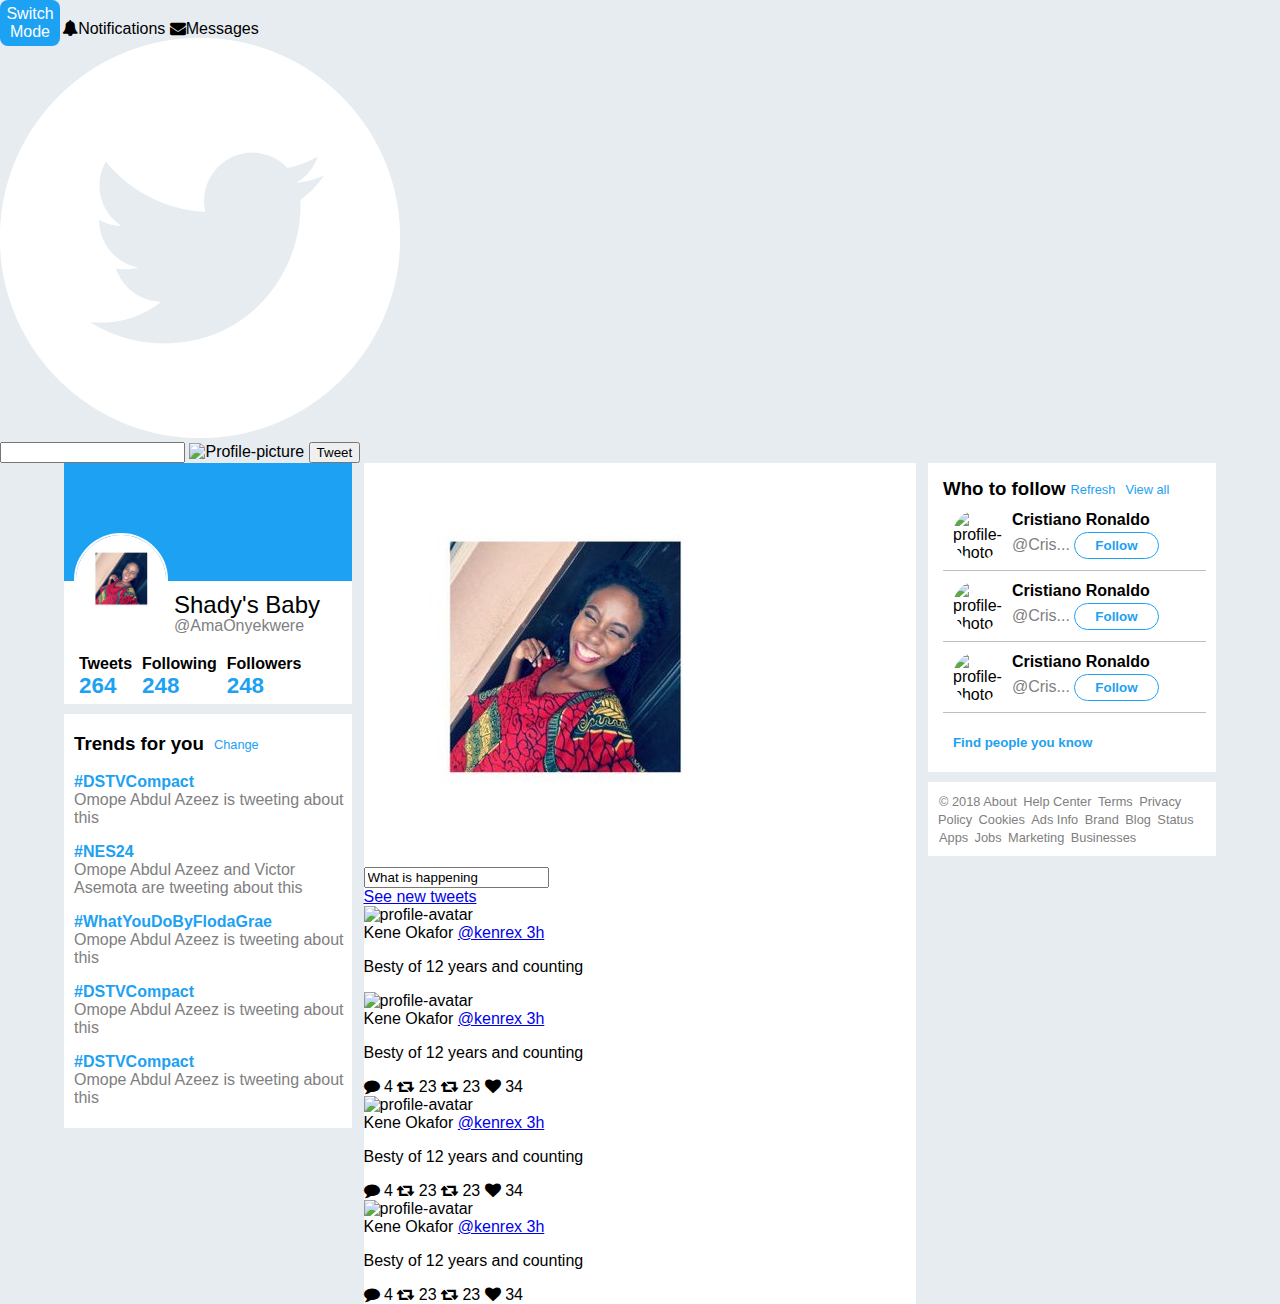
==== home.html @ f0577cd2 "Bug: Repostion the checkbox to avoid bugs" ====
<!DOCTYPE html>
<html>
    <head>
        <meta charset="utf-8">
        <meta http-equiv="X-UA-Compatible" content="IE=edge">
        <meta name="viewport" content="width=device-width, initial-scale=1.0">
        <link rel="stylesheet" href="https://cdnjs.cloudflare.com/ajax/libs/font-awesome/4.7.0/css/font-awesome.min.css">
        <link rel="stylesheet" href="https://use.fontawesome.com/releases/v5.4.1/css/all.css" integrity="sha384-5sAR7xN1Nv6T6+dT2mhtzEpVJvfS3NScPQTrOxhwjIuvcA67KV2R5Jz6kr4abQsz" crossorigin="anonymous">
        <link rel="stylesheet" type="text/css" href="styles/home.css">
        <title>Twitter</title>
    </head>

    <body>
        <label for="modeswitch">Switch Mode</label>
        <input type="checkbox" id="modeswitch" />
        <div>
            <nav>
                <div id="left-nav">
                    <a><i class="fa fa-home"></i>Home</a>
                    <a><i class="fa fa-bell"></i>Notifications</a>
                    <a><i class="fa fa-envelope"></i>Messages</a>
                </div>
                <img src="images/logo.png" alt="twitter-logo">
                <div id="right-nav">
                    <input type="text">
                    <img src="#" alt="Profile-picture">
                    <button>Tweet</button>
                </div>
            </nav>
            <main>
                <div id="profile-trend">
                    <div class="profile-info">
                        <img id="profile-photo" src="images/profile1.jpg" alt="profile-avatar">
                        <div class="profile-name">
                            <a href="#" id="display-name">Shady's Baby</a><br>
                            <a href="#" id="user-name">@AmaOnyekwere</a>
                            <div class="account-info">
                                <div class="tweet-info">
                                    <span class="tweet-info-heading"><a href="/">Tweets</a></span><br>
                                    <span class="tweet-info-stats"><a href="/">264</a></span>
                                </div>
                                <div  class="tweet-info">
                                    <span class="tweet-info-heading" ><a href="/">Following</a></span><br>
                                    <span class="tweet-info-stats"><a href="/">248</a></span>
                                </div>
                                <div class="tweet-info">
                                    <span class="tweet-info-heading"><a href="/">Followers</a></span><br>
                                    <span class="tweet-info-stats"><a href="/">248</a></span>
                                </div>
                            </div>
                        </div>
                        
                    </div>
                    <div class="trend-info">
                        <div class="trend-heading">
                            <h3>Trends for you</h3>
                            <span><a href="/">Change</a></span>
                        </div>
                        <div class="trends">
                            <h4>#DSTVCompact</h4>
                            <p>Omope Abdul Azeez is tweeting about this</p>
                        </div>
                        <div class="trends">
                            <h4>#NES24</h4>
                            <p>Omope Abdul Azeez and Victor Asemota are tweeting about this</p>
                        </div>
                        <div class="trends">
                            <h4>#WhatYouDoByFlodaGrae</h4>
                            <p>Omope Abdul Azeez is tweeting about this</p>
                        </div>
                        <div class="trends">
                            <h4>#DSTVCompact</h4>
                            <p>Omope Abdul Azeez is tweeting about this</p>
                        </div>
                        <div class="trends">
                            <h4>#DSTVCompact</h4>
                            <p>Omope Abdul Azeez is tweeting about this</p>
                        </div>
                    </div>
                </div>
                <div id="timeline">
                    <div id="timeline-heading">
                        <span><img src="images/profile1.jpg" alt="profile-photo"></span>
                        <input type="text" value="What is happening">
                    </div>
                    <div class="see-new"><a href="/">See new tweets</a></div>
                    <div class="tweet">
                        <img src="/" alt="profile-avatar">
                        <div>Kene Okafor <span><a href="/">@kenrex 3h</a></span></div>
                        <p>Besty of 12 years and counting</p>
                        <div class="quoted-tweet">
                                <div class="tweet">
                                    <img src="/" alt="profile-avatar">
                                    <div>Kene Okafor <span><a href="/">@kenrex 3h</a></span></div>
                                    <p>Besty of 12 years and counting</p>
                                </div>
                        </div>
                        <div class="comment-like">
                            <span><i class="fa fa-comment"></i> 4</span>
                            <span><i class="fa fa-retweet"></i> 23</span>
                            <span><i class="fa fa-retweet"></i> 23</span> 
                            <span><i class="fa fa-heart"></i> 34</span>                       
                        </div>
                    </div>
                    <div class="tweet">
                        <img src="/" alt="profile-avatar">
                        <div>Kene Okafor <span><a href="/">@kenrex 3h</a></span></div>
                        <p>Besty of 12 years and counting</p>
                        <div class="comment-like">
                            <span><i class="fa fa-comment"></i> 4</span>
                            <span><i class="fa fa-retweet"></i> 23</span>
                            <span><i class="fa fa-retweet"></i> 23</span> 
                            <span><i class="fa fa-heart"></i> 34</span>                       
                        </div>
                    </div>
                    <div class="tweet">
                        <img src="/" alt="profile-avatar">
                        <div>Kene Okafor <span><a href="/">@kenrex 3h</a></span></div>
                        <p>Besty of 12 years and counting</p>
                        <div class="comment-like">
                            <span><i class="fa fa-comment"></i> 4</span>
                            <span><i class="fa fa-retweet"></i> 23</span>
                            <span><i class="fa fa-retweet"></i> 23</span> 
                            <span><i class="fa fa-heart"></i> 34</span>                       
                        </div>
                    </div>
                </div>
                <div id="follower-footer">
                    <div id="follower-info">
                        <div class="follower-header">
                            <h3>Who to follow</h3> <span><a href="/">Refresh</a></span><a href="/">View all</a><span></span>
                        </div>
                        <div class="follower-card">
                            <img src="images/george.jpg" alt="profile-photo">
                            <div class="user_handle"><p>Cristiano Ronaldo</p> <span><a href="/">@Cris...</a></span>
                            <button>Follow</button>
                            </div>
                            
                        </div>
                        <div class="follower-card">
                            <img src="images/george.jpg" alt="profile-photo">
                            <div class="user_handle"><p>Cristiano Ronaldo</p> <span><a href="/">@Cris...</a></span>
                            <button>Follow</button>
                            </div>
                        </div>
                        <div class="follower-card">
                            <img src="images/george.jpg" alt="profile-photo">
                            <div class="user_handle"><p>Cristiano Ronaldo</p> <span><a href="/">@Cris...</a></span>
                            <button>Follow</button>
                            </div>
                        </div>
                        <div class="people-you-know">
                            <i class="fas fa-user-friends"></i>
                            <h5>Find people you know</h5>
                        </div>
                    </div>
                    <div id="twitter-footer">
                        <div><a href="/"> &copy; 2018  About</a>
                            <a href="/">Help Center</a>
                            <a href="/">Terms</a>
                            <a href="/">Privacy Policy</a>
                            <a href="/">Cookies</a>
                            <a href="/">Ads Info</a>
                            <a href="/">Brand</a>
                            <a href="/">Blog</a>
                            <a href="/">Status</a>
                            <a href="/">Apps</a>
                            <a href="/">Jobs</a>
                            <a href="/">Marketing</a>
                            <a href="/">Businesses</a></div>
                    </div>
                </div>
            </main>
        </div>
    </body>
</html>
---- styles/home.css ----
:root {
	--blue-color: #1da1f2;
    --grey-color:#e6ecf0;
}

body{
    background-color: #e6ecf0;
    font-family: "Segoe UI", Arial, sans-serif;
    padding: 0px;
    margin: 0px;
}

main{
    width: 90%;
    margin: auto;
    display: flex;
    background-color:#e6ecf0; 
}

#profile-trend{
    width: 25%;
    background-color: var(--grey-color);
    overflow: hidden;
}

.profile-info{
    background-color: #1da1f2;
    padding-top: 70px;
    padding-left: 10px;
    margin-bottom: 10px;
}

#profile-photo{
    border: 2px solid white;
    border-radius: 50px;
    width: 90px;
}

.profile-name{
    background-color: white;
    margin-left: -10px;
    margin-top: -50px;
    padding-top: 50px
}

#display-name{
    display: block;
    color: black;
    font-size: 1.5em;
    margin-left: 110px;
    margin-top: -40px;
    text-decoration: none;
}

#user-name{
    display: block;
    color: grey;
    margin-left: 110px;
    margin-top: -20px;
    text-decoration: none;
}

.account-info{
    display: flex;
    padding-left: 10px;
}

.tweet-info{
    margin: 5px;
    margin-top: 20px;
}

.tweet-info-heading a{
    color: black;
    text-decoration: none;
    font-weight: bold;
}

.tweet-info-stats a{
    font-size: 1.4em;
    text-decoration: none;
    color: var(--blue-color);
    font-weight: bolder;
}

.trend-info{
    background-color: white;
    padding-left: 10px;
    padding-bottom: 5px;
}

.trend-heading{
    display: flex;
    align-items: center;
}

.trend-heading h3{
    margin-right: 10px;
    margin-top: 10;
}

.trend-heading a{
    text-decoration: none;
    color: var(--blue-color);
    font-size: 0.8em;
}

.trends h4{
    color: var(--blue-color);
    margin-bottom: 0;
    margin-top: 0;
}

.trends p{
    margin-top: 0;
    color: grey;
    
}

#timeline{
    width: 48%;
    margin-left: 1%;
    margin-right: 1%;
    background-color: white;
}

#follower-footer{
    width: 25%;
    background-color: var(--grey-color);
}

#follower-info{
    background-color: white;
    padding-top: 15px;
    padding-left: 15px;
    padding-right: 10px;
}

.follower-header{
    display: flex;
    align-items: center;
}

.follower-header h3{
    margin-top: 0;
    margin-bottom: 0;
}

.follower-header a{
    text-decoration: none;
    margin: 0 5px;
    font-size: 0.8em;
    color: var(--blue-color)
}

.follower-card{
    display: flex;
    align-items: center;
    border-bottom: 0.5px solid rgba(125,125,125,0.5);
}

.follower-card img{
    width: 50px;
    height: 50px;
    border-radius: 50px;
    margin: 10px;
}

.user_handle{
    
}

.user_handle p{
    display: inline;
    font-weight: bolder;
}

.user_handle a{
    text-decoration: none;
    color: gray;
}

.user_handle button{
    border: 1px solid var(--blue-color);
    background-color: white;
    padding: 5px 20px;
    border-radius: 20px;
    color: var(--blue-color);
    font-weight: bolder;
    margin-top: 3px;
}

.user_handle button:focus{
    outline: none;
}

.user_handle button:hover{
    background-color: rgba(29,161,242, 0.1);
}

.people-you-know{
    display: flex;
    align-items: center;
}

.people-you-know i{
    color: var(--blue-color);
    margin-right: 10px;
}

.people-you-know{
    color: var(--blue-color);
    font-weight: lighter;
}

#twitter-footer{
    background-color: white;
    margin-top: 10px;
    padding: 10px;
}

#twitter-footer a{
    text-decoration: none;
    color: gray;
    font-size: 0.8em;
    padding: 0 1px;
}


/* input#modeswitch {
    position: absolute;
    top: -9999px;
    left: -9999px;
 } */

label {
    display: block;
    width: 50px;
    border-radius: 8px;
    color: #fff;
    text-align: center;
    position: fixed;
    background-color: #1da1f2;
    padding: 5px;
}

/* Dark Theme */
  
input#modeswitch:checked + div > main  {
    background: #10171e;
}

input#modeswitch:checked + div  {
    background: #10171e;
}

input#modeswitch:checked + div  #profile-trend {
    background: #10171e;
}

input#modeswitch:checked + div .profile-name {
    background: #1c2938;
}

input#modeswitch:checked + div .tweet-info-heading > a {
    color: gray ;
}

input#modeswitch:checked + div #display-name{
    color: #fff;
}

input#modeswitch:checked + div .trend-info {
    background: #1c2938;
    color: #fff;
}


input#modeswitch:checked + div #timeline {
    background: #1c2938;
}

input#modeswitch:checked + div #follower-footer {
    background: #10171e;
}

input#modeswitch:checked + div #follower-info {
    background: #1c2938;
}

input#modeswitch:checked + div .follower-header {
    color: #fff;
}

input#modeswitch:checked + div .follower-card {
    color: #fff;
}

input#modeswitch:checked + div  .user_handle > button {
    background: #1c2938;
}

input#modeswitch:checked + div > main  #twitter-footer {
    background: #1c2938;
    border: 0.5px solid rgba(125,125,125,0.5);
}
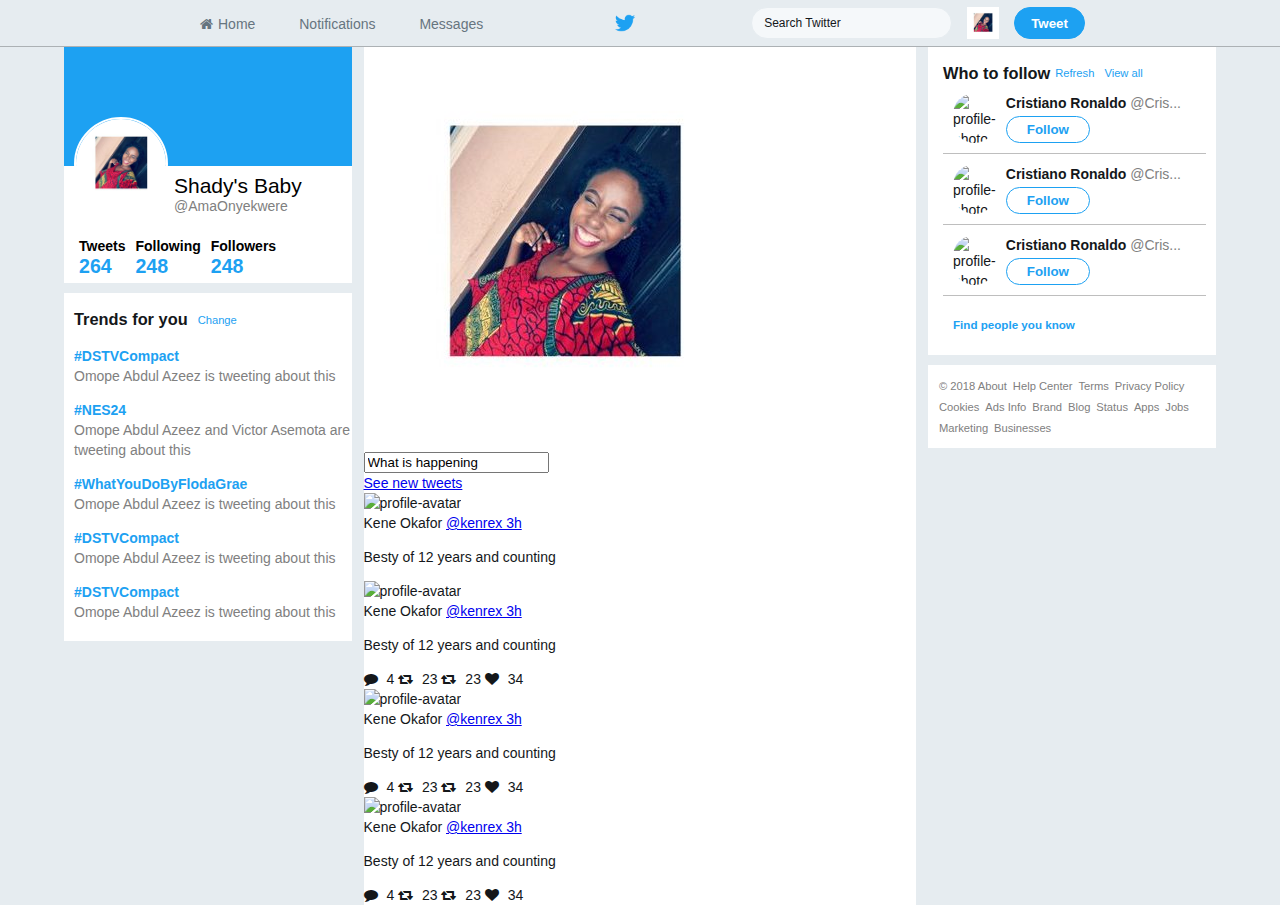
==== commit 986dc5d3: "Merged with home-nav" ====
--- a/home.html
+++ b/home.html
@@ -11,166 +11,166 @@
     </head>
 
     <body>
-        <label for="modeswitch">Switch Mode</label>
-        <input type="checkbox" id="modeswitch" />
-        <div>
-            <nav>
+        <nav>
+            <div class="inner-nav">
                 <div id="left-nav">
-                    <a><i class="fa fa-home"></i>Home</a>
-                    <a><i class="fa fa-bell"></i>Notifications</a>
-                    <a><i class="fa fa-envelope"></i>Messages</a>
+                    <ul id="nav-list">
+                        <li class="nav-item"><a href="#" class="nav-links"><i class="fa fa-home"></i>Home</a></li>
+                        <li class="nav-item"><a href="#" class="nav-links"><i class="far fa-bell"></i>Notifications</a></li>
+                        <li class="nav-item"><a href="#" class="nav-links"><i class="far fa-envelope"></i>Messages</a></li>
+                    </ul>
                 </div>
-                <img src="images/logo.png" alt="twitter-logo">
+                <img src="images/icon.png" alt="twitter-logo" id="twitter-logo">
                 <div id="right-nav">
-                    <input type="text">
-                    <img src="#" alt="Profile-picture">
-                    <button>Tweet</button>
+                    <input type="text" id="search-input" value="Search Twitter">
+                    <img src="images/profile1.jpg" alt="Profile-picture" id="top-profile">
+                    <button class="tweet-btn">Tweet</button>
                 </div>
-            </nav>
-            <main>
-                <div id="profile-trend">
-                    <div class="profile-info">
-                        <img id="profile-photo" src="images/profile1.jpg" alt="profile-avatar">
-                        <div class="profile-name">
-                            <a href="#" id="display-name">Shady's Baby</a><br>
-                            <a href="#" id="user-name">@AmaOnyekwere</a>
-                            <div class="account-info">
-                                <div class="tweet-info">
-                                    <span class="tweet-info-heading"><a href="/">Tweets</a></span><br>
-                                    <span class="tweet-info-stats"><a href="/">264</a></span>
-                                </div>
-                                <div  class="tweet-info">
-                                    <span class="tweet-info-heading" ><a href="/">Following</a></span><br>
-                                    <span class="tweet-info-stats"><a href="/">248</a></span>
-                                </div>
-                                <div class="tweet-info">
-                                    <span class="tweet-info-heading"><a href="/">Followers</a></span><br>
-                                    <span class="tweet-info-stats"><a href="/">248</a></span>
-                                </div>
+            </div>
+        </nav>
+        <main>
+            <div id="profile-trend">
+                <div class="profile-info">
+                    <img id="profile-photo" src="images/profile1.jpg" alt="profile-avatar">
+                    <div class="profile-name">
+                        <a href="#" id="display-name">Shady's Baby</a><br>
+                        <a href="#" id="user-name">@AmaOnyekwere</a>
+                        <div class="account-info">
+                            <div class="tweet-info">
+                                <span class="tweet-info-heading"><a href="/">Tweets</a></span><br>
+                                <span class="tweet-info-stats"><a href="/">264</a></span>
                             </div>
+                            <div  class="tweet-info">
+                                <span class="tweet-info-heading" ><a href="/">Following</a></span><br>
+                                <span class="tweet-info-stats"><a href="/">248</a></span>
+                            </div>
+                            <div class="tweet-info">
+                                <span class="tweet-info-heading"><a href="/">Followers</a></span><br>
+                                <span class="tweet-info-stats"><a href="/">248</a></span>
+                            </div>
+                        </div>
+                    </div>
+                    
+                </div>
+                <div class="trend-info">
+                    <div class="trend-heading">
+                        <h3>Trends for you</h3>
+                        <span><a href="/">Change</a></span>
+                    </div>
+                    <div class="trends">
+                        <h4>#DSTVCompact</h4>
+                        <p>Omope Abdul Azeez is tweeting about this</p>
+                    </div>
+                    <div class="trends">
+                        <h4>#NES24</h4>
+                        <p>Omope Abdul Azeez and Victor Asemota are tweeting about this</p>
+                    </div>
+                    <div class="trends">
+                        <h4>#WhatYouDoByFlodaGrae</h4>
+                        <p>Omope Abdul Azeez is tweeting about this</p>
+                    </div>
+                    <div class="trends">
+                        <h4>#DSTVCompact</h4>
+                        <p>Omope Abdul Azeez is tweeting about this</p>
+                    </div>
+                    <div class="trends">
+                        <h4>#DSTVCompact</h4>
+                        <p>Omope Abdul Azeez is tweeting about this</p>
+                    </div>
+                </div>
+            </div>
+            <div id="timeline">
+                <div id="timeline-heading">
+                    <span><img src="images/profile1.jpg" alt="profile-photo"></span>
+                    <input type="text" value="What is happening">
+                </div>
+                <div class="see-new"><a href="/">See new tweets</a></div>
+                <div class="tweet">
+                    <img src="/" alt="profile-avatar">
+                    <div>Kene Okafor <span><a href="/">@kenrex 3h</a></span></div>
+                    <p>Besty of 12 years and counting</p>
+                    <div class="quoted-tweet">
+                            <div class="tweet">
+                                <img src="/" alt="profile-avatar">
+                                <div>Kene Okafor <span><a href="/">@kenrex 3h</a></span></div>
+                                <p>Besty of 12 years and counting</p>
+                            </div>
+                    </div>
+                    <div class="comment-like">
+                        <span><i class="fa fa-comment"></i> 4</span>
+                        <span><i class="fa fa-retweet"></i> 23</span>
+                        <span><i class="fa fa-retweet"></i> 23</span> 
+                        <span><i class="fa fa-heart"></i> 34</span>                       
+                    </div>
+                </div>
+                <div class="tweet">
+                    <img src="/" alt="profile-avatar">
+                    <div>Kene Okafor <span><a href="/">@kenrex 3h</a></span></div>
+                    <p>Besty of 12 years and counting</p>
+                    <div class="comment-like">
+                        <span><i class="fa fa-comment"></i> 4</span>
+                        <span><i class="fa fa-retweet"></i> 23</span>
+                        <span><i class="fa fa-retweet"></i> 23</span> 
+                        <span><i class="fa fa-heart"></i> 34</span>                       
+                    </div>
+                </div>
+                <div class="tweet">
+                    <img src="/" alt="profile-avatar">
+                    <div>Kene Okafor <span><a href="/">@kenrex 3h</a></span></div>
+                    <p>Besty of 12 years and counting</p>
+                    <div class="comment-like">
+                        <span><i class="fa fa-comment"></i> 4</span>
+                        <span><i class="fa fa-retweet"></i> 23</span>
+                        <span><i class="fa fa-retweet"></i> 23</span> 
+                        <span><i class="fa fa-heart"></i> 34</span>                       
+                    </div>
+                </div>
+            </div>
+            <div id="follower-footer">
+                <div id="follower-info">
+                    <div class="follower-header">
+                        <h3>Who to follow</h3> <span><a href="/">Refresh</a></span><a href="/">View all</a><span></span>
+                    </div>
+                    <div class="follower-card">
+                        <img src="images/george.jpg" alt="profile-photo">
+                        <div class="user_handle"><p>Cristiano Ronaldo</p> <span><a href="/">@Cris...</a></span>
+                        <button>Follow</button>
                         </div>
                         
                     </div>
-                    <div class="trend-info">
-                        <div class="trend-heading">
-                            <h3>Trends for you</h3>
-                            <span><a href="/">Change</a></span>
-                        </div>
-                        <div class="trends">
-                            <h4>#DSTVCompact</h4>
-                            <p>Omope Abdul Azeez is tweeting about this</p>
-                        </div>
-                        <div class="trends">
-                            <h4>#NES24</h4>
-                            <p>Omope Abdul Azeez and Victor Asemota are tweeting about this</p>
-                        </div>
-                        <div class="trends">
-                            <h4>#WhatYouDoByFlodaGrae</h4>
-                            <p>Omope Abdul Azeez is tweeting about this</p>
-                        </div>
-                        <div class="trends">
-                            <h4>#DSTVCompact</h4>
-                            <p>Omope Abdul Azeez is tweeting about this</p>
-                        </div>
-                        <div class="trends">
-                            <h4>#DSTVCompact</h4>
-                            <p>Omope Abdul Azeez is tweeting about this</p>
+                    <div class="follower-card">
+                        <img src="images/george.jpg" alt="profile-photo">
+                        <div class="user_handle"><p>Cristiano Ronaldo</p> <span><a href="/">@Cris...</a></span>
+                        <button>Follow</button>
                         </div>
                     </div>
-                </div>
-                <div id="timeline">
-                    <div id="timeline-heading">
-                        <span><img src="images/profile1.jpg" alt="profile-photo"></span>
-                        <input type="text" value="What is happening">
-                    </div>
-                    <div class="see-new"><a href="/">See new tweets</a></div>
-                    <div class="tweet">
-                        <img src="/" alt="profile-avatar">
-                        <div>Kene Okafor <span><a href="/">@kenrex 3h</a></span></div>
-                        <p>Besty of 12 years and counting</p>
-                        <div class="quoted-tweet">
-                                <div class="tweet">
-                                    <img src="/" alt="profile-avatar">
-                                    <div>Kene Okafor <span><a href="/">@kenrex 3h</a></span></div>
-                                    <p>Besty of 12 years and counting</p>
-                                </div>
-                        </div>
-                        <div class="comment-like">
-                            <span><i class="fa fa-comment"></i> 4</span>
-                            <span><i class="fa fa-retweet"></i> 23</span>
-                            <span><i class="fa fa-retweet"></i> 23</span> 
-                            <span><i class="fa fa-heart"></i> 34</span>                       
+                    <div class="follower-card">
+                        <img src="images/george.jpg" alt="profile-photo">
+                        <div class="user_handle"><p>Cristiano Ronaldo</p> <span><a href="/">@Cris...</a></span>
+                        <button>Follow</button>
                         </div>
                     </div>
-                    <div class="tweet">
-                        <img src="/" alt="profile-avatar">
-                        <div>Kene Okafor <span><a href="/">@kenrex 3h</a></span></div>
-                        <p>Besty of 12 years and counting</p>
-                        <div class="comment-like">
-                            <span><i class="fa fa-comment"></i> 4</span>
-                            <span><i class="fa fa-retweet"></i> 23</span>
-                            <span><i class="fa fa-retweet"></i> 23</span> 
-                            <span><i class="fa fa-heart"></i> 34</span>                       
-                        </div>
-                    </div>
-                    <div class="tweet">
-                        <img src="/" alt="profile-avatar">
-                        <div>Kene Okafor <span><a href="/">@kenrex 3h</a></span></div>
-                        <p>Besty of 12 years and counting</p>
-                        <div class="comment-like">
-                            <span><i class="fa fa-comment"></i> 4</span>
-                            <span><i class="fa fa-retweet"></i> 23</span>
-                            <span><i class="fa fa-retweet"></i> 23</span> 
-                            <span><i class="fa fa-heart"></i> 34</span>                       
-                        </div>
+                    <div class="people-you-know">
+                        <i class="fas fa-user-friends"></i>
+                        <h5>Find people you know</h5>
                     </div>
                 </div>
-                <div id="follower-footer">
-                    <div id="follower-info">
-                        <div class="follower-header">
-                            <h3>Who to follow</h3> <span><a href="/">Refresh</a></span><a href="/">View all</a><span></span>
-                        </div>
-                        <div class="follower-card">
-                            <img src="images/george.jpg" alt="profile-photo">
-                            <div class="user_handle"><p>Cristiano Ronaldo</p> <span><a href="/">@Cris...</a></span>
-                            <button>Follow</button>
-                            </div>
-                            
-                        </div>
-                        <div class="follower-card">
-                            <img src="images/george.jpg" alt="profile-photo">
-                            <div class="user_handle"><p>Cristiano Ronaldo</p> <span><a href="/">@Cris...</a></span>
-                            <button>Follow</button>
-                            </div>
-                        </div>
-                        <div class="follower-card">
-                            <img src="images/george.jpg" alt="profile-photo">
-                            <div class="user_handle"><p>Cristiano Ronaldo</p> <span><a href="/">@Cris...</a></span>
-                            <button>Follow</button>
-                            </div>
-                        </div>
-                        <div class="people-you-know">
-                            <i class="fas fa-user-friends"></i>
-                            <h5>Find people you know</h5>
-                        </div>
-                    </div>
-                    <div id="twitter-footer">
-                        <div><a href="/"> &copy; 2018  About</a>
-                            <a href="/">Help Center</a>
-                            <a href="/">Terms</a>
-                            <a href="/">Privacy Policy</a>
-                            <a href="/">Cookies</a>
-                            <a href="/">Ads Info</a>
-                            <a href="/">Brand</a>
-                            <a href="/">Blog</a>
-                            <a href="/">Status</a>
-                            <a href="/">Apps</a>
-                            <a href="/">Jobs</a>
-                            <a href="/">Marketing</a>
-                            <a href="/">Businesses</a></div>
-                    </div>
+                <div id="twitter-footer">
+                    <div><a href="/"> &copy; 2018  About</a>
+                        <a href="/">Help Center</a>
+                        <a href="/">Terms</a>
+                        <a href="/">Privacy Policy</a>
+                        <a href="/">Cookies</a>
+                        <a href="/">Ads Info</a>
+                        <a href="/">Brand</a>
+                        <a href="/">Blog</a>
+                        <a href="/">Status</a>
+                        <a href="/">Apps</a>
+                        <a href="/">Jobs</a>
+                        <a href="/">Marketing</a>
+                        <a href="/">Businesses</a></div>
                 </div>
-            </main>
-        </div>
+            </div>
+        </main>
     </body>
 </html>--- a/styles/home.css
+++ b/styles/home.css
@@ -3,12 +3,10 @@
     --grey-color:#e6ecf0;
 }
 
-body{
-    background-color: #e6ecf0;
+/* body{
+    
     font-family: "Segoe UI", Arial, sans-serif;
-    padding: 0px;
-    margin: 0px;
-}
+} */
 
 main{
     width: 90%;
@@ -166,10 +164,6 @@
     margin: 10px;
 }
 
-.user_handle{
-    
-}
-
 .user_handle p{
     display: inline;
     font-weight: bolder;
@@ -226,91 +220,106 @@
     padding: 0 1px;
 }
 
-
-/* input#modeswitch {
-    position: absolute;
-    top: -9999px;
-    left: -9999px;
- } */
-
-label {
+body {
+    font-family: "Helvetica Neue",Helvetica,Arial,sans-serif;
+    position: relative;
+    margin: 0px;
+    color: #14171a;
+    background-color: #e6ecf0;
+    font-size: 14px;
+    line-height: 20px;
+}
+
+nav {
+    display: flex;
+    border-bottom: 1px solid rgba(0,0,0,0.25);
+    height: 46px;
+    position: relative;
+    width: 100%;
+    align-items: center;
+    font-size: inherit;
+    line-height: 20px;
+}
+
+a.nav-links {
+    text-decoration: none;
+    color: #66757f;
+    margin: auto 15px auto 5px;
+}
+
+ul#nav-list {
+    list-style-type: none;
+    margin: 0;
+    padding: 0;
+}
+
+li.nav-item {
+    display: inline-block;
+}
+
+.inner-nav {
+    display: flex;
+    flex-direction: row;
+    width: 890px;
+    margin: 0px auto;
+    align-items: cnter;
+    justify-content: space-between;
+}
+
+#twitter-logo {
+    display: inline-block;
+    height: 32px;
+    width: 32px;
+
+}
+
+#top-profile {
+    width: 32px;
+    height: 32px;
+    border: 50%;
+    margin: auto 15px;
+}
+
+.tweet-btn {
+    background-color: #1da1f2;
+    border: 1px solid #1da1f2;
+    border-radius: 100px;
+    box-shadow: none;
+    color: #fff;
+    cursor: pointer;
+    font-weight: bold;
+    padding: 6px 16px;
+    text-align: center;
+    white-space: nowrap;
+}
+
+#right-nav {
+    display: flex;
+    flex-direction: row;
+} 
+
+#search-input {
+    background-color: #f5f8fa;
+    border-radius: 21px;
+    border: 1px solid #e6ecf0;
+    -moz-box-sizing: border-box;
+    box-sizing: border-box;
+    color: #14171a;
     display: block;
-    width: 50px;
-    border-radius: 8px;
-    color: #fff;
-    text-align: center;
-    position: fixed;
-    background-color: #1da1f2;
-    padding: 5px;
-}
-
-/* Dark Theme */
-  
-input#modeswitch:checked + div > main  {
-    background: #10171e;
-}
-
-input#modeswitch:checked + div  {
-    background: #10171e;
-}
-
-input#modeswitch:checked + div  #profile-trend {
-    background: #10171e;
-}
-
-input#modeswitch:checked + div .profile-name {
-    background: #1c2938;
-}
-
-input#modeswitch:checked + div .tweet-info-heading > a {
-    color: gray ;
-}
-
-input#modeswitch:checked + div #display-name{
-    color: #fff;
-}
-
-input#modeswitch:checked + div .trend-info {
-    background: #1c2938;
-    color: #fff;
-}
-
-
-input#modeswitch:checked + div #timeline {
-    background: #1c2938;
-}
-
-input#modeswitch:checked + div #follower-footer {
-    background: #10171e;
-}
-
-input#modeswitch:checked + div #follower-info {
-    background: #1c2938;
-}
-
-input#modeswitch:checked + div .follower-header {
-    color: #fff;
-}
-
-input#modeswitch:checked + div .follower-card {
-    color: #fff;
-}
-
-input#modeswitch:checked + div  .user_handle > button {
-    background: #1c2938;
-}
-
-input#modeswitch:checked + div > main  #twitter-footer {
-    background: #1c2938;
-    border: 0.5px solid rgba(125,125,125,0.5);
-}
-
-
-
-
-
-
-
-
-
-
+    font-size: 12px;
+    height: 32px;
+    line-height: 16px;
+    padding: 8px 32px 8px 12px;
+    transition: all .2s ease-in-out;
+    width: 100%;
+}
+
+#left-nav {
+    display: flex;
+    align-items: center
+}
+
+i {
+    font-size: 20px;
+    margin-right: 5px;
+}
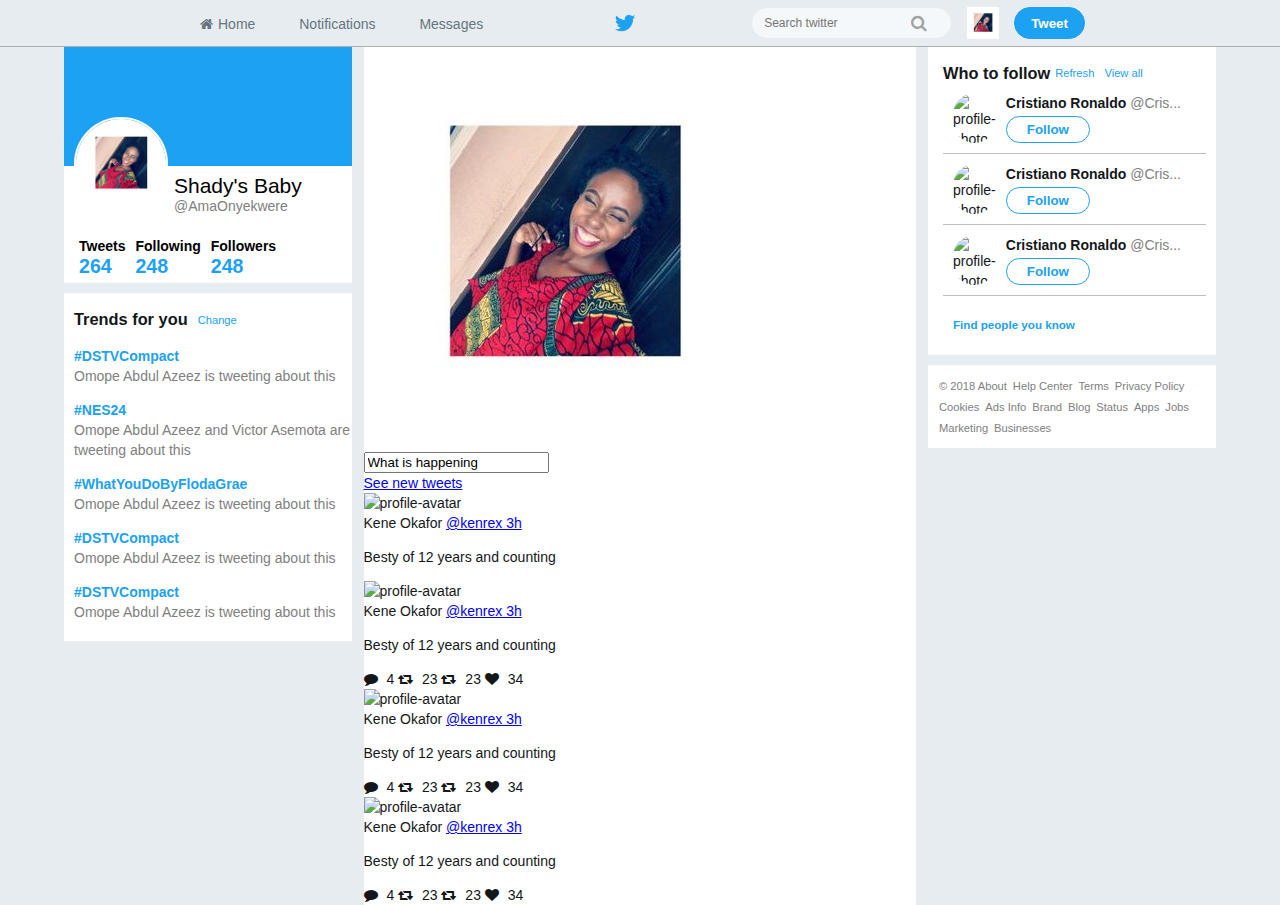
==== commit a2e2c791: "Merged with home-nav-search" ====
--- a/home.html
+++ b/home.html
@@ -22,7 +22,11 @@
                 </div>
                 <img src="images/icon.png" alt="twitter-logo" id="twitter-logo">
                 <div id="right-nav">
-                    <input type="text" id="search-input" value="Search Twitter">
+<!--                    <input type="text" id="search-input" value="Search Twitter">-->
+                    <div class="search-box-wrapper">
+                        <input type="text" id="search-input" placeholder="Search twitter">
+                        <i class="fa fa-search"></i>
+                    </div>
                     <img src="images/profile1.jpg" alt="Profile-picture" id="top-profile">
                     <button class="tweet-btn">Tweet</button>
                 </div>
--- a/styles/home.css
+++ b/styles/home.css
@@ -297,6 +297,10 @@
     display: flex;
     flex-direction: row;
 } 
+
+.search-box-wrapper{
+    position: relative;
+}
 
 #search-input {
     background-color: #f5f8fa;
@@ -312,6 +316,17 @@
     padding: 8px 32px 8px 12px;
     transition: all .2s ease-in-out;
     width: 100%;
+    
+}
+
+.search-box-wrapper i{
+    position: absolute;
+    left: 160px;
+    top:8px;
+    color: #262626;
+    opacity: 0.4;
+    font-size: 1.2em;
+    cursor: pointer;
 }
 
 #left-nav {
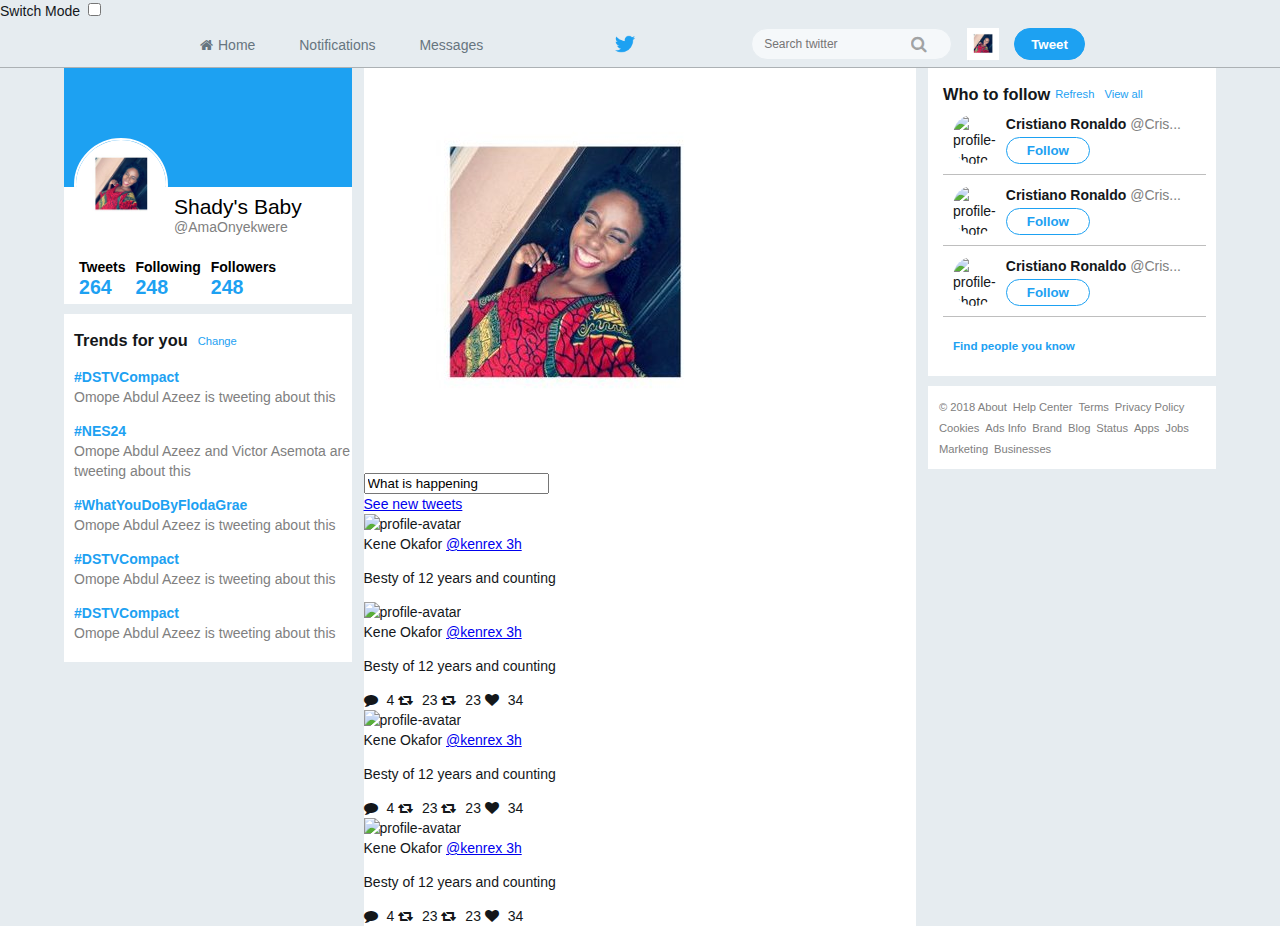
==== commit a22cbccf: "Feat: Adds the html of the nav bar" ====
--- a/home.html
+++ b/home.html
@@ -11,170 +11,174 @@
     </head>
 
     <body>
-        <nav>
-            <div class="inner-nav">
-                <div id="left-nav">
-                    <ul id="nav-list">
-                        <li class="nav-item"><a href="#" class="nav-links"><i class="fa fa-home"></i>Home</a></li>
-                        <li class="nav-item"><a href="#" class="nav-links"><i class="far fa-bell"></i>Notifications</a></li>
-                        <li class="nav-item"><a href="#" class="nav-links"><i class="far fa-envelope"></i>Messages</a></li>
-                    </ul>
-                </div>
-                <img src="images/icon.png" alt="twitter-logo" id="twitter-logo">
-                <div id="right-nav">
-<!--                    <input type="text" id="search-input" value="Search Twitter">-->
-                    <div class="search-box-wrapper">
-                        <input type="text" id="search-input" placeholder="Search twitter">
-                        <i class="fa fa-search"></i>
+        <label for="modeswitch">Switch Mode</label>
+        <input type="checkbox" id="modeswitch" />
+        <div>
+            <nav>
+                <div class="inner-nav">
+                    <div id="left-nav">
+                        <ul id="nav-list">
+                            <li class="nav-item"><a href="#" class="nav-links"><i class="fa fa-home"></i>Home</a></li>
+                            <li class="nav-item"><a href="#" class="nav-links"><i class="far fa-bell"></i>Notifications</a></li>
+                            <li class="nav-item"><a href="#" class="nav-links"><i class="far fa-envelope"></i>Messages</a></li>
+                        </ul>
                     </div>
-                    <img src="images/profile1.jpg" alt="Profile-picture" id="top-profile">
-                    <button class="tweet-btn">Tweet</button>
-                </div>
-            </div>
-        </nav>
-        <main>
-            <div id="profile-trend">
-                <div class="profile-info">
-                    <img id="profile-photo" src="images/profile1.jpg" alt="profile-avatar">
-                    <div class="profile-name">
-                        <a href="#" id="display-name">Shady's Baby</a><br>
-                        <a href="#" id="user-name">@AmaOnyekwere</a>
-                        <div class="account-info">
-                            <div class="tweet-info">
-                                <span class="tweet-info-heading"><a href="/">Tweets</a></span><br>
-                                <span class="tweet-info-stats"><a href="/">264</a></span>
-                            </div>
-                            <div  class="tweet-info">
-                                <span class="tweet-info-heading" ><a href="/">Following</a></span><br>
-                                <span class="tweet-info-stats"><a href="/">248</a></span>
-                            </div>
-                            <div class="tweet-info">
-                                <span class="tweet-info-heading"><a href="/">Followers</a></span><br>
-                                <span class="tweet-info-stats"><a href="/">248</a></span>
-                            </div>
+                    <img src="images/icon.png" alt="twitter-logo" id="twitter-logo">
+                    <div id="right-nav">
+    <!--                    <input type="text" id="search-input" value="Search Twitter">-->
+                        <div class="search-box-wrapper">
+                            <input type="text" id="search-input" placeholder="Search twitter">
+                            <i class="fa fa-search"></i>
                         </div>
-                    </div>
-                    
-                </div>
-                <div class="trend-info">
-                    <div class="trend-heading">
-                        <h3>Trends for you</h3>
-                        <span><a href="/">Change</a></span>
-                    </div>
-                    <div class="trends">
-                        <h4>#DSTVCompact</h4>
-                        <p>Omope Abdul Azeez is tweeting about this</p>
-                    </div>
-                    <div class="trends">
-                        <h4>#NES24</h4>
-                        <p>Omope Abdul Azeez and Victor Asemota are tweeting about this</p>
-                    </div>
-                    <div class="trends">
-                        <h4>#WhatYouDoByFlodaGrae</h4>
-                        <p>Omope Abdul Azeez is tweeting about this</p>
-                    </div>
-                    <div class="trends">
-                        <h4>#DSTVCompact</h4>
-                        <p>Omope Abdul Azeez is tweeting about this</p>
-                    </div>
-                    <div class="trends">
-                        <h4>#DSTVCompact</h4>
-                        <p>Omope Abdul Azeez is tweeting about this</p>
+                        <img src="images/profile1.jpg" alt="Profile-picture" id="top-profile">
+                        <button class="tweet-btn">Tweet</button>
                     </div>
                 </div>
-            </div>
-            <div id="timeline">
-                <div id="timeline-heading">
-                    <span><img src="images/profile1.jpg" alt="profile-photo"></span>
-                    <input type="text" value="What is happening">
-                </div>
-                <div class="see-new"><a href="/">See new tweets</a></div>
-                <div class="tweet">
-                    <img src="/" alt="profile-avatar">
-                    <div>Kene Okafor <span><a href="/">@kenrex 3h</a></span></div>
-                    <p>Besty of 12 years and counting</p>
-                    <div class="quoted-tweet">
-                            <div class="tweet">
-                                <img src="/" alt="profile-avatar">
-                                <div>Kene Okafor <span><a href="/">@kenrex 3h</a></span></div>
-                                <p>Besty of 12 years and counting</p>
+            </nav>
+            <main>
+                <div id="profile-trend">
+                    <div class="profile-info">
+                        <img id="profile-photo" src="images/profile1.jpg" alt="profile-avatar">
+                        <div class="profile-name">
+                            <a href="#" id="display-name">Shady's Baby</a><br>
+                            <a href="#" id="user-name">@AmaOnyekwere</a>
+                            <div class="account-info">
+                                <div class="tweet-info">
+                                    <span class="tweet-info-heading"><a href="/">Tweets</a></span><br>
+                                    <span class="tweet-info-stats"><a href="/">264</a></span>
+                                </div>
+                                <div  class="tweet-info">
+                                    <span class="tweet-info-heading" ><a href="/">Following</a></span><br>
+                                    <span class="tweet-info-stats"><a href="/">248</a></span>
+                                </div>
+                                <div class="tweet-info">
+                                    <span class="tweet-info-heading"><a href="/">Followers</a></span><br>
+                                    <span class="tweet-info-stats"><a href="/">248</a></span>
+                                </div>
                             </div>
-                    </div>
-                    <div class="comment-like">
-                        <span><i class="fa fa-comment"></i> 4</span>
-                        <span><i class="fa fa-retweet"></i> 23</span>
-                        <span><i class="fa fa-retweet"></i> 23</span> 
-                        <span><i class="fa fa-heart"></i> 34</span>                       
-                    </div>
-                </div>
-                <div class="tweet">
-                    <img src="/" alt="profile-avatar">
-                    <div>Kene Okafor <span><a href="/">@kenrex 3h</a></span></div>
-                    <p>Besty of 12 years and counting</p>
-                    <div class="comment-like">
-                        <span><i class="fa fa-comment"></i> 4</span>
-                        <span><i class="fa fa-retweet"></i> 23</span>
-                        <span><i class="fa fa-retweet"></i> 23</span> 
-                        <span><i class="fa fa-heart"></i> 34</span>                       
-                    </div>
-                </div>
-                <div class="tweet">
-                    <img src="/" alt="profile-avatar">
-                    <div>Kene Okafor <span><a href="/">@kenrex 3h</a></span></div>
-                    <p>Besty of 12 years and counting</p>
-                    <div class="comment-like">
-                        <span><i class="fa fa-comment"></i> 4</span>
-                        <span><i class="fa fa-retweet"></i> 23</span>
-                        <span><i class="fa fa-retweet"></i> 23</span> 
-                        <span><i class="fa fa-heart"></i> 34</span>                       
-                    </div>
-                </div>
-            </div>
-            <div id="follower-footer">
-                <div id="follower-info">
-                    <div class="follower-header">
-                        <h3>Who to follow</h3> <span><a href="/">Refresh</a></span><a href="/">View all</a><span></span>
-                    </div>
-                    <div class="follower-card">
-                        <img src="images/george.jpg" alt="profile-photo">
-                        <div class="user_handle"><p>Cristiano Ronaldo</p> <span><a href="/">@Cris...</a></span>
-                        <button>Follow</button>
                         </div>
                         
                     </div>
-                    <div class="follower-card">
-                        <img src="images/george.jpg" alt="profile-photo">
-                        <div class="user_handle"><p>Cristiano Ronaldo</p> <span><a href="/">@Cris...</a></span>
-                        <button>Follow</button>
+                    <div class="trend-info">
+                        <div class="trend-heading">
+                            <h3>Trends for you</h3>
+                            <span><a href="/">Change</a></span>
+                        </div>
+                        <div class="trends">
+                            <h4>#DSTVCompact</h4>
+                            <p>Omope Abdul Azeez is tweeting about this</p>
+                        </div>
+                        <div class="trends">
+                            <h4>#NES24</h4>
+                            <p>Omope Abdul Azeez and Victor Asemota are tweeting about this</p>
+                        </div>
+                        <div class="trends">
+                            <h4>#WhatYouDoByFlodaGrae</h4>
+                            <p>Omope Abdul Azeez is tweeting about this</p>
+                        </div>
+                        <div class="trends">
+                            <h4>#DSTVCompact</h4>
+                            <p>Omope Abdul Azeez is tweeting about this</p>
+                        </div>
+                        <div class="trends">
+                            <h4>#DSTVCompact</h4>
+                            <p>Omope Abdul Azeez is tweeting about this</p>
                         </div>
                     </div>
-                    <div class="follower-card">
-                        <img src="images/george.jpg" alt="profile-photo">
-                        <div class="user_handle"><p>Cristiano Ronaldo</p> <span><a href="/">@Cris...</a></span>
-                        <button>Follow</button>
+                </div>
+                <div id="timeline">
+                    <div id="timeline-heading">
+                        <span><img src="images/profile1.jpg" alt="profile-photo"></span>
+                        <input type="text" value="What is happening">
+                    </div>
+                    <div class="see-new"><a href="/">See new tweets</a></div>
+                    <div class="tweet">
+                        <img src="/" alt="profile-avatar">
+                        <div>Kene Okafor <span><a href="/">@kenrex 3h</a></span></div>
+                        <p>Besty of 12 years and counting</p>
+                        <div class="quoted-tweet">
+                                <div class="tweet">
+                                    <img src="/" alt="profile-avatar">
+                                    <div>Kene Okafor <span><a href="/">@kenrex 3h</a></span></div>
+                                    <p>Besty of 12 years and counting</p>
+                                </div>
+                        </div>
+                        <div class="comment-like">
+                            <span><i class="fa fa-comment"></i> 4</span>
+                            <span><i class="fa fa-retweet"></i> 23</span>
+                            <span><i class="fa fa-retweet"></i> 23</span> 
+                            <span><i class="fa fa-heart"></i> 34</span>                       
                         </div>
                     </div>
-                    <div class="people-you-know">
-                        <i class="fas fa-user-friends"></i>
-                        <h5>Find people you know</h5>
+                    <div class="tweet">
+                        <img src="/" alt="profile-avatar">
+                        <div>Kene Okafor <span><a href="/">@kenrex 3h</a></span></div>
+                        <p>Besty of 12 years and counting</p>
+                        <div class="comment-like">
+                            <span><i class="fa fa-comment"></i> 4</span>
+                            <span><i class="fa fa-retweet"></i> 23</span>
+                            <span><i class="fa fa-retweet"></i> 23</span> 
+                            <span><i class="fa fa-heart"></i> 34</span>                       
+                        </div>
+                    </div>
+                    <div class="tweet">
+                        <img src="/" alt="profile-avatar">
+                        <div>Kene Okafor <span><a href="/">@kenrex 3h</a></span></div>
+                        <p>Besty of 12 years and counting</p>
+                        <div class="comment-like">
+                            <span><i class="fa fa-comment"></i> 4</span>
+                            <span><i class="fa fa-retweet"></i> 23</span>
+                            <span><i class="fa fa-retweet"></i> 23</span> 
+                            <span><i class="fa fa-heart"></i> 34</span>                       
+                        </div>
                     </div>
                 </div>
-                <div id="twitter-footer">
-                    <div><a href="/"> &copy; 2018  About</a>
-                        <a href="/">Help Center</a>
-                        <a href="/">Terms</a>
-                        <a href="/">Privacy Policy</a>
-                        <a href="/">Cookies</a>
-                        <a href="/">Ads Info</a>
-                        <a href="/">Brand</a>
-                        <a href="/">Blog</a>
-                        <a href="/">Status</a>
-                        <a href="/">Apps</a>
-                        <a href="/">Jobs</a>
-                        <a href="/">Marketing</a>
-                        <a href="/">Businesses</a></div>
+                <div id="follower-footer">
+                    <div id="follower-info">
+                        <div class="follower-header">
+                            <h3>Who to follow</h3> <span><a href="/">Refresh</a></span><a href="/">View all</a><span></span>
+                        </div>
+                        <div class="follower-card">
+                            <img src="images/george.jpg" alt="profile-photo">
+                            <div class="user_handle"><p>Cristiano Ronaldo</p> <span><a href="/">@Cris...</a></span>
+                            <button>Follow</button>
+                            </div>
+                            
+                        </div>
+                        <div class="follower-card">
+                            <img src="images/george.jpg" alt="profile-photo">
+                            <div class="user_handle"><p>Cristiano Ronaldo</p> <span><a href="/">@Cris...</a></span>
+                            <button>Follow</button>
+                            </div>
+                        </div>
+                        <div class="follower-card">
+                            <img src="images/george.jpg" alt="profile-photo">
+                            <div class="user_handle"><p>Cristiano Ronaldo</p> <span><a href="/">@Cris...</a></span>
+                            <button>Follow</button>
+                            </div>
+                        </div>
+                        <div class="people-you-know">
+                            <i class="fas fa-user-friends"></i>
+                            <h5>Find people you know</h5>
+                        </div>
+                    </div>
+                    <div id="twitter-footer">
+                        <div><a href="/"> &copy; 2018  About</a>
+                            <a href="/">Help Center</a>
+                            <a href="/">Terms</a>
+                            <a href="/">Privacy Policy</a>
+                            <a href="/">Cookies</a>
+                            <a href="/">Ads Info</a>
+                            <a href="/">Brand</a>
+                            <a href="/">Blog</a>
+                            <a href="/">Status</a>
+                            <a href="/">Apps</a>
+                            <a href="/">Jobs</a>
+                            <a href="/">Marketing</a>
+                            <a href="/">Businesses</a></div>
+                    </div>
                 </div>
-            </div>
-        </main>
+            </main>
+        </div>
     </body>
 </html>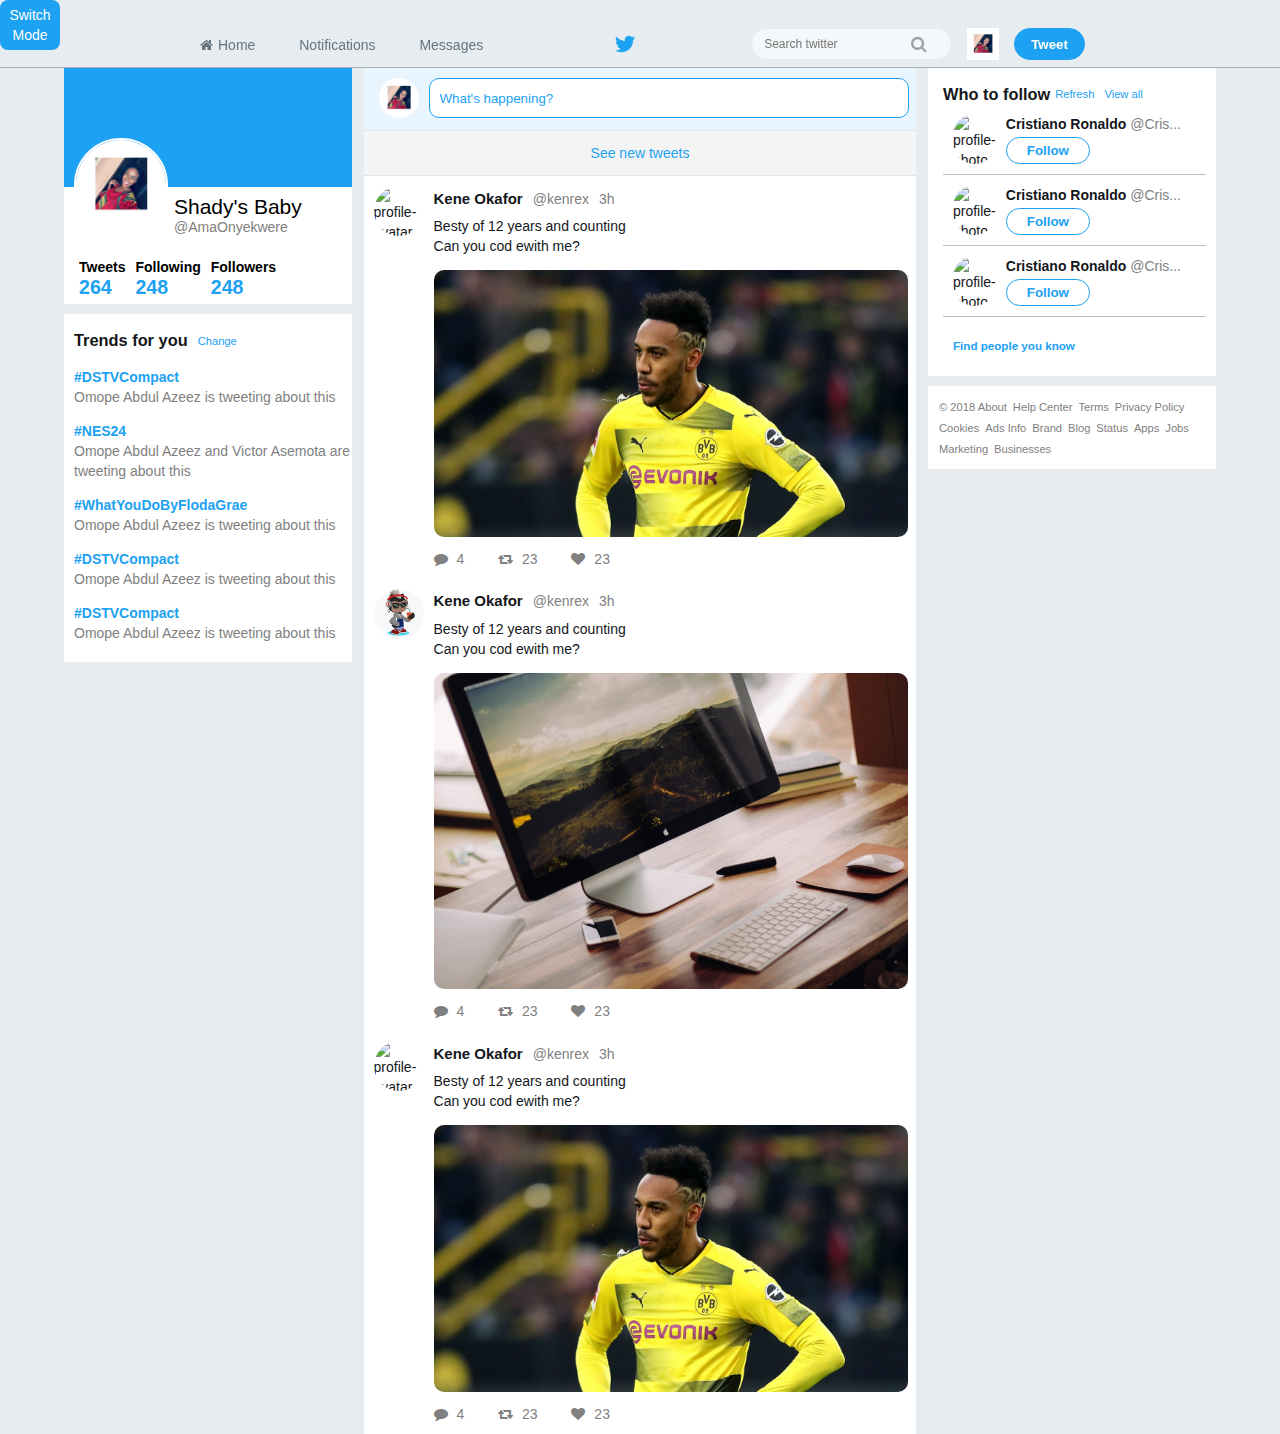
==== commit 53ba88b0: "Styled timeline of the home page" ====
--- a/home.html
+++ b/home.html
@@ -89,47 +89,50 @@
                 <div id="timeline">
                     <div id="timeline-heading">
                         <span><img src="images/profile1.jpg" alt="profile-photo"></span>
-                        <input type="text" value="What is happening">
+                        <input type="text" class="tweet-input" placeholder="What's happening?" >
+                        <i class="far fa-image"></i>
                     </div>
                     <div class="see-new"><a href="/">See new tweets</a></div>
                     <div class="tweet">
-                        <img src="/" alt="profile-avatar">
-                        <div>Kene Okafor <span><a href="/">@kenrex 3h</a></span></div>
-                        <p>Besty of 12 years and counting</p>
-                        <div class="quoted-tweet">
-                                <div class="tweet">
-                                    <img src="/" alt="profile-avatar">
-                                    <div>Kene Okafor <span><a href="/">@kenrex 3h</a></span></div>
-                                    <p>Besty of 12 years and counting</p>
-                                </div>
-                        </div>
+                        <div class="tweet-header"> <img src="images/george.jpg" alt="profile-avatar" class="t-display-image"><p class="t-displaname">Kene Okafor</p><a href="/" class="t-username">@kenrex</a>
+                        <a class="tweet-time">3h</a></div>
+                        <p class="tweet-text">Besty of 12 years and counting <br>
+                        Can you cod ewith me?</p>
+                        
+                        <img class="tweet-image" src="images/auba.jpg" alt="Failed to load image">
                         <div class="comment-like">
-                            <span><i class="fa fa-comment"></i> 4</span>
-                            <span><i class="fa fa-retweet"></i> 23</span>
-                            <span><i class="fa fa-retweet"></i> 23</span> 
-                            <span><i class="fa fa-heart"></i> 34</span>                       
+                            <span class="ic-comment"><i class="fa fa-comment"></i> 4</span>
+                            <span class="ic-rt"><i class="fa fa-retweet"></i> 23</span>
+                            <span class="ic-heart"><i class="fa fa-heart"></i> 23</span> 
+                            <span class="ic-message"><i class="far fa-envelope"></i></span>                       
                         </div>
                     </div>
                     <div class="tweet">
-                        <img src="/" alt="profile-avatar">
-                        <div>Kene Okafor <span><a href="/">@kenrex 3h</a></span></div>
-                        <p>Besty of 12 years and counting</p>
+                        <div class="tweet-header"> <img src="images/octocat.png" alt="profile-avatar" class="t-display-image"><p class="t-displaname">Kene Okafor</p><a href="/" class="t-username">@kenrex</a>
+                        <a class="tweet-time">3h</a></div>
+                        <p class="tweet-text">Besty of 12 years and counting <br>
+                        Can you cod ewith me?</p>
+                        
+                        <img class="tweet-image" src="images/mac.jpg" alt="Failed to load image">
                         <div class="comment-like">
-                            <span><i class="fa fa-comment"></i> 4</span>
-                            <span><i class="fa fa-retweet"></i> 23</span>
-                            <span><i class="fa fa-retweet"></i> 23</span> 
-                            <span><i class="fa fa-heart"></i> 34</span>                       
+                            <span class="ic-comment"><i class="fa fa-comment"></i> 4</span>
+                            <span class="ic-rt"><i class="fa fa-retweet"></i> 23</span>
+                            <span class="ic-heart"><i class="fa fa-heart"></i> 23</span> 
+                            <span class="ic-message"><i class="far fa-envelope"></i></span>                       
                         </div>
                     </div>
                     <div class="tweet">
-                        <img src="/" alt="profile-avatar">
-                        <div>Kene Okafor <span><a href="/">@kenrex 3h</a></span></div>
-                        <p>Besty of 12 years and counting</p>
+                        <div class="tweet-header"> <img src="images/george.jpg" alt="profile-avatar" class="t-display-image"><p class="t-displaname">Kene Okafor</p><a href="/" class="t-username">@kenrex</a>
+                        <a class="tweet-time">3h</a></div>
+                        <p class="tweet-text">Besty of 12 years and counting <br>
+                        Can you cod ewith me?</p>
+                        
+                        <img class="tweet-image" src="images/auba.jpg" alt="Failed to load image">
                         <div class="comment-like">
-                            <span><i class="fa fa-comment"></i> 4</span>
-                            <span><i class="fa fa-retweet"></i> 23</span>
-                            <span><i class="fa fa-retweet"></i> 23</span> 
-                            <span><i class="fa fa-heart"></i> 34</span>                       
+                            <span class="ic-comment"><i class="fa fa-comment"></i> 4</span>
+                            <span class="ic-rt"><i class="fa fa-retweet"></i> 23</span>
+                            <span class="ic-heart"><i class="fa fa-heart"></i> 23</span> 
+                            <span class="ic-message"><i class="far fa-envelope"></i></span>                       
                         </div>
                     </div>
                 </div>
--- a/styles/home.css
+++ b/styles/home.css
@@ -3,10 +3,6 @@
     --grey-color:#e6ecf0;
 }
 
-/* body{
-    
-    font-family: "Segoe UI", Arial, sans-serif;
-} */
 
 main{
     width: 90%;
@@ -239,6 +235,83 @@
     align-items: center;
     font-size: inherit;
     line-height: 20px;
+}
+
+/* input#modeswitch {
+position: absolute;
+top: -9999px;
+left: -9999px;
+*/
+label {
+    display: block;
+    width: 50px;
+    border-radius: 8px;
+    color: #fff;
+    text-align: center;
+    position: fixed;
+    background-color: #1da1f2;
+    padding: 5px;
+}
+
+/* Dark Theme */
+  
+input#modeswitch:checked + div > main  {
+    background: #10171e;
+}
+
+input#modeswitch:checked + div  {
+    background: #10171e;
+}
+
+input#modeswitch:checked + div  #profile-trend {
+    background: #10171e;
+}
+
+input#modeswitch:checked + div .profile-name {
+    background: #1c2938;
+}
+
+input#modeswitch:checked + div .tweet-info-heading > a {
+    color: gray ;
+}
+
+input#modeswitch:checked + div #display-name{
+    color: #fff;
+}
+
+input#modeswitch:checked + div .trend-info {
+    background: #1c2938;
+    color: #fff;
+}
+
+
+input#modeswitch:checked + div #timeline {
+    background: #1c2938;
+}
+
+input#modeswitch:checked + div #follower-footer {
+    background: #10171e;
+}
+
+input#modeswitch:checked + div #follower-info {
+    background: #1c2938;
+}
+
+input#modeswitch:checked + div .follower-header {
+    color: #fff;
+}
+
+input#modeswitch:checked + div .follower-card {
+    color: #fff;
+}
+
+input#modeswitch:checked + div  .user_handle > button {
+    background: #1c2938;
+}
+
+input#modeswitch:checked + div > main  #twitter-footer {
+    background: #1c2938;
+    border: 0.5px solid rgba(125,125,125,0.5);
 }
 
 a.nav-links {
@@ -291,6 +364,10 @@
     padding: 6px 16px;
     text-align: center;
     white-space: nowrap;
+}
+
+.tweet-btn:focus{
+    outline: 0;
 }
 
 #right-nav {
@@ -319,6 +396,10 @@
     
 }
 
+#search-input:focus{
+    outline: 0;
+}
+
 .search-box-wrapper i{
     position: absolute;
     left: 160px;
@@ -338,3 +419,143 @@
     font-size: 20px;
     margin-right: 5px;
 }
+
+
+/*Timeline*/
+#timeline-heading{
+    display: flex;
+    align-items: center;
+    background-color: rgba(29,161,242, 0.1);
+    padding-top: 10px;
+    padding-bottom: 7px;
+}
+
+#timeline-heading img{
+    width: 40px;
+    height: 40px;
+    border-radius: 25px;
+    margin-left: 15px;
+    margin-right: 10px;
+}
+
+#timeline-heading input{
+    border: 1px solid var(--blue-color);
+    border-radius: 10px;
+    padding: 10px;
+    height: 18px;
+    margin-top: -5px;
+    width: 83%;
+}
+
+#timeline-heading input:focus{
+    outline: 0;
+}
+
+.fa-image{
+    font-size: 1.5em;
+    margin-left: -35px;
+    margin-top: -5px;
+    color: var(--blue-color);
+}
+
+.tweet-input::placeholder{
+    color: var(--blue-color);
+}
+
+.see-new{
+    text-align: center;
+    padding: 12px;
+    border-top: 1px solid rgba(100,100,100,0.1);
+    border-bottom: 1px solid rgba(100,100,100,0.1);
+    background-color: rgba(200,200,200, 0.2);
+}
+
+.see-new a{
+    color: var(--blue-color);
+    text-decoration: none;
+}
+
+.tweet{
+    padding: 10px;
+}
+
+.tweet-header{
+    display: flex;
+    align-items: center;
+}
+
+.t-display-image{
+    width: 50px;
+    height: 50px;
+    border-radius: 50%;
+    
+}
+
+.t-displaname{
+    margin-left: 10px;
+    margin-right: 10px;
+    font-weight: bolder;
+    font-size: 15px;
+    margin-top: -10px;
+    cursor: pointer;
+}
+
+.t-username{
+    text-decoration: none;
+    color: gray;
+    margin-top: -25px;
+}
+
+.tweet-time{
+    color: gray;
+    margin-left: 10px;
+    margin-top: -25px;
+}
+
+.tweet-text{
+    margin-left: 60px;
+    padding-top: 0;
+    margin-top: -20px;
+}
+
+.tweet-image{
+    display: block;
+    width: 89%;
+    margin-left: 60px;
+    border-radius: 10px;
+    margin-bottom: 10px;
+}
+
+.comment-like{
+    margin-left: 60px;
+}
+
+.comment-like span{
+    color: gray;
+    margin-right: 30px;
+}
+
+.comment-like span{
+    cursor: pointer;
+}
+
+.ic-comment:hover{
+    color: var(--blue-color);
+}
+
+.ic-rt:hover{
+    color: palegreen;
+}
+
+.ic-heart:hover{
+    color: red;
+}
+
+.ic-message:hover{
+    color: var(--blue-color);
+}
+
+
+
+
+
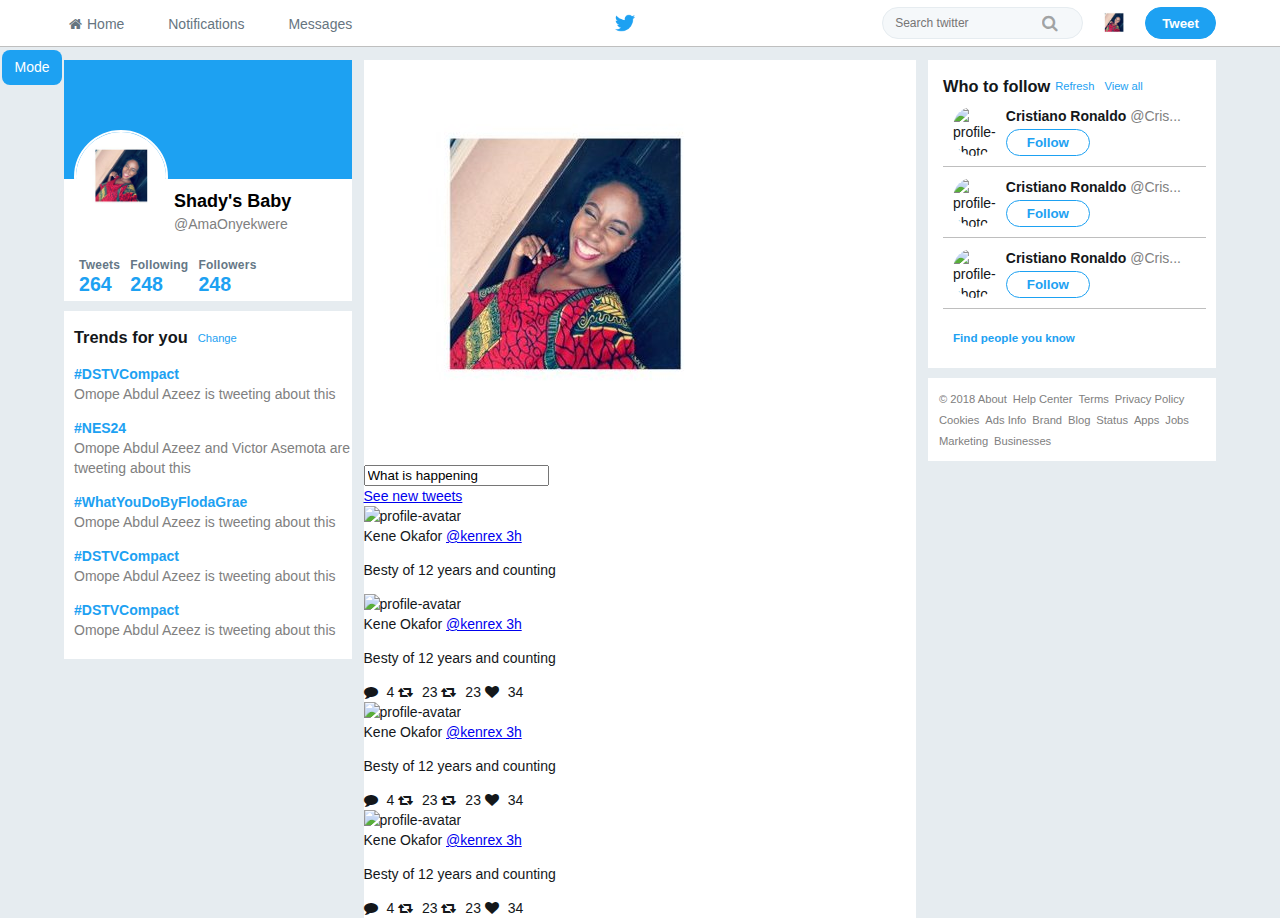
==== commit f413ed1a: "Style: Adjust the styling of the page" ====
--- a/home.html
+++ b/home.html
@@ -11,14 +11,14 @@
     </head>
 
     <body>
-        <label for="modeswitch">Switch Mode</label>
-        <input type="checkbox" id="modeswitch" />
+        <label for="modeswitch">Mode</label>
+        <input type="checkbox" id="modeswitch" >
         <div>
             <nav>
                 <div class="inner-nav">
                     <div id="left-nav">
                         <ul id="nav-list">
-                            <li class="nav-item"><a href="#" class="nav-links"><i class="fa fa-home"></i>Home</a></li>
+                            <li class="nav-item"><a href="#" class="nav-links active"><i class="fa fa-home"></i>Home</a></li>
                             <li class="nav-item"><a href="#" class="nav-links"><i class="far fa-bell"></i>Notifications</a></li>
                             <li class="nav-item"><a href="#" class="nav-links"><i class="far fa-envelope"></i>Messages</a></li>
                         </ul>
@@ -36,7 +36,7 @@
                 </div>
             </nav>
             <main>
-                <div id="profile-trend">
+                <div id="profile-trend" class="container">
                     <div class="profile-info">
                         <img id="profile-photo" src="images/profile1.jpg" alt="profile-avatar">
                         <div class="profile-name">
@@ -59,7 +59,7 @@
                         </div>
                         
                     </div>
-                    <div class="trend-info">
+                    <div class="trend-info" class="container">
                         <div class="trend-heading">
                             <h3>Trends for you</h3>
                             <span><a href="/">Change</a></span>
@@ -86,57 +86,54 @@
                         </div>
                     </div>
                 </div>
-                <div id="timeline">
+                <div id="timeline" class="container">
                     <div id="timeline-heading">
                         <span><img src="images/profile1.jpg" alt="profile-photo"></span>
-                        <input type="text" class="tweet-input" placeholder="What's happening?" >
-                        <i class="far fa-image"></i>
+                        <input type="text" value="What is happening">
                     </div>
                     <div class="see-new"><a href="/">See new tweets</a></div>
                     <div class="tweet">
-                        <div class="tweet-header"> <img src="images/george.jpg" alt="profile-avatar" class="t-display-image"><p class="t-displaname">Kene Okafor</p><a href="/" class="t-username">@kenrex</a>
-                        <a class="tweet-time">3h</a></div>
-                        <p class="tweet-text">Besty of 12 years and counting <br>
-                        Can you cod ewith me?</p>
-                        
-                        <img class="tweet-image" src="images/auba.jpg" alt="Failed to load image">
+                        <img src="/" alt="profile-avatar">
+                        <div>Kene Okafor <span><a href="/">@kenrex 3h</a></span></div>
+                        <p>Besty of 12 years and counting</p>
+                        <div class="quoted-tweet">
+                                <div class="tweet">
+                                    <img src="/" alt="profile-avatar">
+                                    <div>Kene Okafor <span><a href="/">@kenrex 3h</a></span></div>
+                                    <p>Besty of 12 years and counting</p>
+                                </div>
+                        </div>
                         <div class="comment-like">
-                            <span class="ic-comment"><i class="fa fa-comment"></i> 4</span>
-                            <span class="ic-rt"><i class="fa fa-retweet"></i> 23</span>
-                            <span class="ic-heart"><i class="fa fa-heart"></i> 23</span> 
-                            <span class="ic-message"><i class="far fa-envelope"></i></span>                       
+                            <span><i class="fa fa-comment"></i> 4</span>
+                            <span><i class="fa fa-retweet"></i> 23</span>
+                            <span><i class="fa fa-retweet"></i> 23</span> 
+                            <span><i class="fa fa-heart"></i> 34</span>                       
                         </div>
                     </div>
                     <div class="tweet">
-                        <div class="tweet-header"> <img src="images/octocat.png" alt="profile-avatar" class="t-display-image"><p class="t-displaname">Kene Okafor</p><a href="/" class="t-username">@kenrex</a>
-                        <a class="tweet-time">3h</a></div>
-                        <p class="tweet-text">Besty of 12 years and counting <br>
-                        Can you cod ewith me?</p>
-                        
-                        <img class="tweet-image" src="images/mac.jpg" alt="Failed to load image">
+                        <img src="/" alt="profile-avatar">
+                        <div>Kene Okafor <span><a href="/">@kenrex 3h</a></span></div>
+                        <p>Besty of 12 years and counting</p>
                         <div class="comment-like">
-                            <span class="ic-comment"><i class="fa fa-comment"></i> 4</span>
-                            <span class="ic-rt"><i class="fa fa-retweet"></i> 23</span>
-                            <span class="ic-heart"><i class="fa fa-heart"></i> 23</span> 
-                            <span class="ic-message"><i class="far fa-envelope"></i></span>                       
+                            <span><i class="fa fa-comment"></i> 4</span>
+                            <span><i class="fa fa-retweet"></i> 23</span>
+                            <span><i class="fa fa-retweet"></i> 23</span> 
+                            <span><i class="fa fa-heart"></i> 34</span>                       
                         </div>
                     </div>
                     <div class="tweet">
-                        <div class="tweet-header"> <img src="images/george.jpg" alt="profile-avatar" class="t-display-image"><p class="t-displaname">Kene Okafor</p><a href="/" class="t-username">@kenrex</a>
-                        <a class="tweet-time">3h</a></div>
-                        <p class="tweet-text">Besty of 12 years and counting <br>
-                        Can you cod ewith me?</p>
-                        
-                        <img class="tweet-image" src="images/auba.jpg" alt="Failed to load image">
+                        <img src="/" alt="profile-avatar">
+                        <div>Kene Okafor <span><a href="/">@kenrex 3h</a></span></div>
+                        <p>Besty of 12 years and counting</p>
                         <div class="comment-like">
-                            <span class="ic-comment"><i class="fa fa-comment"></i> 4</span>
-                            <span class="ic-rt"><i class="fa fa-retweet"></i> 23</span>
-                            <span class="ic-heart"><i class="fa fa-heart"></i> 23</span> 
-                            <span class="ic-message"><i class="far fa-envelope"></i></span>                       
+                            <span><i class="fa fa-comment"></i> 4</span>
+                            <span><i class="fa fa-retweet"></i> 23</span>
+                            <span><i class="fa fa-retweet"></i> 23</span> 
+                            <span><i class="fa fa-heart"></i> 34</span>                       
                         </div>
                     </div>
                 </div>
-                <div id="follower-footer">
+                <div id="follower-footer" class="container">
                     <div id="follower-info">
                         <div class="follower-header">
                             <h3>Who to follow</h3> <span><a href="/">Refresh</a></span><a href="/">View all</a><span></span>
--- a/styles/home.css
+++ b/styles/home.css
@@ -3,10 +3,16 @@
     --grey-color:#e6ecf0;
 }
 
+body{
+    
+    /* font-family: "Segoe UI", Arial, sans-serif; */
+    padding: 0px;
+    margin: 0px;
+}
 
 main{
     width: 90%;
-    margin: auto;
+    margin: 0px auto;
     display: flex;
     background-color:#e6ecf0; 
 }
@@ -40,10 +46,18 @@
 #display-name{
     display: block;
     color: black;
-    font-size: 1.5em;
+    font-weight: bold;
+    font-size: 18px;
+    line-height: 25px;
+    /* font-size: 1.5em; */
     margin-left: 110px;
     margin-top: -40px;
     text-decoration: none;
+}
+
+a#display-name:hover, a#user-name:hover {
+    cursor: pointer;
+    text-decoration: underline;
 }
 
 #user-name{
@@ -65,9 +79,19 @@
 }
 
 .tweet-info-heading a{
-    color: black;
-    text-decoration: none;
+
+    color: #657786;
+    font-size: 12px;
     font-weight: bold;
+    letter-spacing: .02em;
+    line-height: 16px;
+    text-decoration: none;
+    /* color: black;
+    font-weight: bold; */
+}
+
+.tweet-info-heading a:hover {
+    color: #1da1f2;
 }
 
 .tweet-info-stats a{
@@ -105,10 +129,20 @@
     margin-top: 0;
 }
 
+.trends h4:hover {
+    cursor: pointer;
+    text-decoration: underline;
+}
+
 .trends p{
     margin-top: 0;
     color: grey;
     
+}
+
+.people-you-know h5:hover{
+    cursor: pointer;
+    text-decoration: underline;
 }
 
 #timeline{
@@ -185,6 +219,7 @@
 }
 
 .user_handle button:hover{
+    cursor: pointer;
     background-color: rgba(29,161,242, 0.1);
 }
 
@@ -214,6 +249,10 @@
     color: gray;
     font-size: 0.8em;
     padding: 0 1px;
+}
+
+#twitter-footer a:hover {
+    color: #1da1f2;
 }
 
 body {
@@ -230,21 +269,27 @@
     display: flex;
     border-bottom: 1px solid rgba(0,0,0,0.25);
     height: 46px;
-    position: relative;
+    position: fixed;
     width: 100%;
     align-items: center;
     font-size: inherit;
     line-height: 20px;
-}
-
-/* input#modeswitch {
+    background-color: #fff;
+}
+
+input#modeswitch {
 position: absolute;
 top: -9999px;
 left: -9999px;
-*/
+
+}
+
 label {
     display: block;
     width: 50px;
+    height: 25px;
+    font: 14px/25px Helvetica, Aria, sans-serif;
+    margin: 50px 2px;
     border-radius: 8px;
     color: #fff;
     text-align: center;
@@ -253,12 +298,32 @@
     padding: 5px;
 }
 
+label:hover {
+    cursor: pointer;
+
+}
+
 /* Dark Theme */
   
 input#modeswitch:checked + div > main  {
     background: #10171e;
 }
 
+input#modeswitch:checked + div > nav {
+    background: #1c2938;
+}
+
+input#modeswitch:checked + div > nav #search-input {
+    background-color: #182430;
+    border-radius: 21px;
+    border: 1px solid #38444d;
+}
+
+input#modeswitch:checked + div > nav #search-input:focus {
+    outline: none;
+    border: 3px solid #1da1f2;
+}
+
 input#modeswitch:checked + div  {
     background: #10171e;
 }
@@ -267,8 +332,13 @@
     background: #10171e;
 }
 
+input#modeswitch:checked + div , input#modeswitch:checked + div .trend-info{
+    border: 0.5px solid rgba(125,125,125,0.5) !important;
+}
+
 input#modeswitch:checked + div .profile-name {
     background: #1c2938;
+    border: 0.5px solid rgba(125,125,125,0.5) !important;    
 }
 
 input#modeswitch:checked + div .tweet-info-heading > a {
@@ -306,6 +376,10 @@
 }
 
 input#modeswitch:checked + div  .user_handle > button {
+    background:  #10171e;
+}
+
+input#modeswitch:checked + div  .user_handle > button:hover {
     background: #1c2938;
 }
 
@@ -319,6 +393,10 @@
     color: #66757f;
     margin: auto 15px auto 5px;
 }
+
+.active, a.nav-links:hover {
+    color: #1da1f2;
+} 
 
 ul#nav-list {
     list-style-type: none;
@@ -333,7 +411,7 @@
 .inner-nav {
     display: flex;
     flex-direction: row;
-    width: 890px;
+    width: 90%;
     margin: 0px auto;
     align-items: cnter;
     justify-content: space-between;
@@ -351,6 +429,7 @@
     height: 32px;
     border: 50%;
     margin: auto 15px;
+    border-radius: 50%;
 }
 
 .tweet-btn {
@@ -366,8 +445,9 @@
     white-space: nowrap;
 }
 
-.tweet-btn:focus{
-    outline: 0;
+.tweet-btn:hover {
+    background-color: #0885ce;
+    border: 1px solid #0885ce;
 }
 
 #right-nav {
@@ -396,8 +476,10 @@
     
 }
 
-#search-input:focus{
-    outline: 0;
+#search-input:focus {
+    outline: none;
+    border: 3px solid #1da1f2;
+    color: white;
 }
 
 .search-box-wrapper i{
@@ -420,142 +502,12 @@
     margin-right: 5px;
 }
 
-
-/*Timeline*/
-#timeline-heading{
-    display: flex;
-    align-items: center;
-    background-color: rgba(29,161,242, 0.1);
-    padding-top: 10px;
-    padding-bottom: 7px;
-}
-
-#timeline-heading img{
-    width: 40px;
-    height: 40px;
-    border-radius: 25px;
-    margin-left: 15px;
-    margin-right: 10px;
-}
-
-#timeline-heading input{
-    border: 1px solid var(--blue-color);
-    border-radius: 10px;
-    padding: 10px;
-    height: 18px;
-    margin-top: -5px;
-    width: 83%;
-}
-
-#timeline-heading input:focus{
-    outline: 0;
-}
-
-.fa-image{
-    font-size: 1.5em;
-    margin-left: -35px;
-    margin-top: -5px;
-    color: var(--blue-color);
-}
-
-.tweet-input::placeholder{
-    color: var(--blue-color);
-}
-
-.see-new{
-    text-align: center;
-    padding: 12px;
-    border-top: 1px solid rgba(100,100,100,0.1);
-    border-bottom: 1px solid rgba(100,100,100,0.1);
-    background-color: rgba(200,200,200, 0.2);
-}
-
-.see-new a{
-    color: var(--blue-color);
-    text-decoration: none;
-}
-
-.tweet{
-    padding: 10px;
-}
-
-.tweet-header{
-    display: flex;
-    align-items: center;
-}
-
-.t-display-image{
-    width: 50px;
-    height: 50px;
-    border-radius: 50%;
-    
-}
-
-.t-displaname{
-    margin-left: 10px;
-    margin-right: 10px;
-    font-weight: bolder;
-    font-size: 15px;
-    margin-top: -10px;
-    cursor: pointer;
-}
-
-.t-username{
-    text-decoration: none;
-    color: gray;
-    margin-top: -25px;
-}
-
-.tweet-time{
-    color: gray;
-    margin-left: 10px;
-    margin-top: -25px;
-}
-
-.tweet-text{
-    margin-left: 60px;
-    padding-top: 0;
-    margin-top: -20px;
-}
-
-.tweet-image{
-    display: block;
-    width: 89%;
-    margin-left: 60px;
-    border-radius: 10px;
-    margin-bottom: 10px;
-}
-
-.comment-like{
-    margin-left: 60px;
-}
-
-.comment-like span{
-    color: gray;
-    margin-right: 30px;
-}
-
-.comment-like span{
-    cursor: pointer;
-}
-
-.ic-comment:hover{
-    color: var(--blue-color);
-}
-
-.ic-rt:hover{
-    color: palegreen;
-}
-
-.ic-heart:hover{
-    color: red;
-}
-
-.ic-message:hover{
-    color: var(--blue-color);
-}
-
-
-
-
-
+.user_handle p:hover {
+    cursor: pointer;
+    color: #1da1f2;
+    text-decoration: underline;
+}
+
+.container {
+    margin-top: 60px;
+}
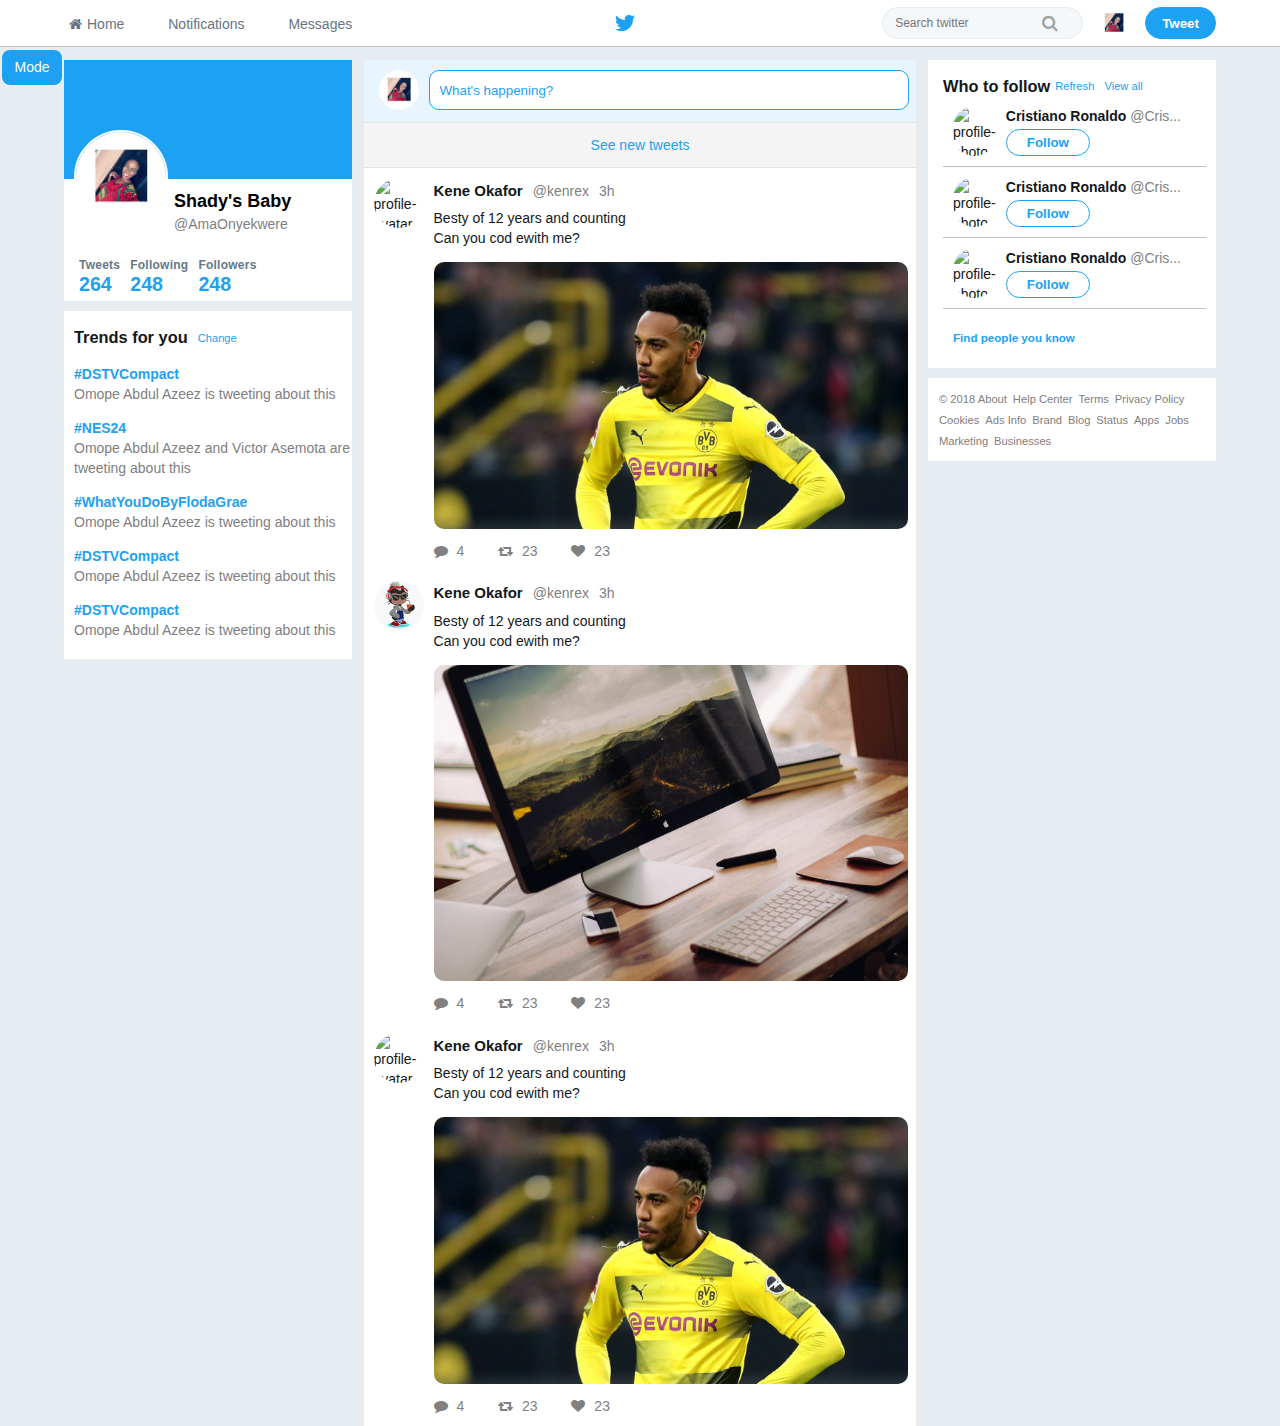
==== commit e9369fc3: "Fixed some merge conflict" ====
--- a/home.html
+++ b/home.html
@@ -89,47 +89,50 @@
                 <div id="timeline" class="container">
                     <div id="timeline-heading">
                         <span><img src="images/profile1.jpg" alt="profile-photo"></span>
-                        <input type="text" value="What is happening">
+                        <input type="text" class="tweet-input" placeholder="What's happening?" >
+                        <i class="far fa-image"></i>
                     </div>
                     <div class="see-new"><a href="/">See new tweets</a></div>
                     <div class="tweet">
-                        <img src="/" alt="profile-avatar">
-                        <div>Kene Okafor <span><a href="/">@kenrex 3h</a></span></div>
-                        <p>Besty of 12 years and counting</p>
-                        <div class="quoted-tweet">
-                                <div class="tweet">
-                                    <img src="/" alt="profile-avatar">
-                                    <div>Kene Okafor <span><a href="/">@kenrex 3h</a></span></div>
-                                    <p>Besty of 12 years and counting</p>
-                                </div>
-                        </div>
+                        <div class="tweet-header"> <img src="images/george.jpg" alt="profile-avatar" class="t-display-image"><p class="t-displaname">Kene Okafor</p><a href="/" class="t-username">@kenrex</a>
+                        <a class="tweet-time">3h</a></div>
+                        <p class="tweet-text">Besty of 12 years and counting <br>
+                        Can you cod ewith me?</p>
+                        
+                        <img class="tweet-image" src="images/auba.jpg" alt="Failed to load image">
                         <div class="comment-like">
-                            <span><i class="fa fa-comment"></i> 4</span>
-                            <span><i class="fa fa-retweet"></i> 23</span>
-                            <span><i class="fa fa-retweet"></i> 23</span> 
-                            <span><i class="fa fa-heart"></i> 34</span>                       
+                            <span class="ic-comment"><i class="fa fa-comment"></i> 4</span>
+                            <span class="ic-rt"><i class="fa fa-retweet"></i> 23</span>
+                            <span class="ic-heart"><i class="fa fa-heart"></i> 23</span> 
+                            <span class="ic-message"><i class="far fa-envelope"></i></span>                       
                         </div>
                     </div>
                     <div class="tweet">
-                        <img src="/" alt="profile-avatar">
-                        <div>Kene Okafor <span><a href="/">@kenrex 3h</a></span></div>
-                        <p>Besty of 12 years and counting</p>
+                        <div class="tweet-header"> <img src="images/octocat.png" alt="profile-avatar" class="t-display-image"><p class="t-displaname">Kene Okafor</p><a href="/" class="t-username">@kenrex</a>
+                        <a class="tweet-time">3h</a></div>
+                        <p class="tweet-text">Besty of 12 years and counting <br>
+                        Can you cod ewith me?</p>
+                        
+                        <img class="tweet-image" src="images/mac.jpg" alt="Failed to load image">
                         <div class="comment-like">
-                            <span><i class="fa fa-comment"></i> 4</span>
-                            <span><i class="fa fa-retweet"></i> 23</span>
-                            <span><i class="fa fa-retweet"></i> 23</span> 
-                            <span><i class="fa fa-heart"></i> 34</span>                       
+                            <span class="ic-comment"><i class="fa fa-comment"></i> 4</span>
+                            <span class="ic-rt"><i class="fa fa-retweet"></i> 23</span>
+                            <span class="ic-heart"><i class="fa fa-heart"></i> 23</span> 
+                            <span class="ic-message"><i class="far fa-envelope"></i></span>                       
                         </div>
                     </div>
                     <div class="tweet">
-                        <img src="/" alt="profile-avatar">
-                        <div>Kene Okafor <span><a href="/">@kenrex 3h</a></span></div>
-                        <p>Besty of 12 years and counting</p>
+                        <div class="tweet-header"> <img src="images/george.jpg" alt="profile-avatar" class="t-display-image"><p class="t-displaname">Kene Okafor</p><a href="/" class="t-username">@kenrex</a>
+                        <a class="tweet-time">3h</a></div>
+                        <p class="tweet-text">Besty of 12 years and counting <br>
+                        Can you cod ewith me?</p>
+                        
+                        <img class="tweet-image" src="images/auba.jpg" alt="Failed to load image">
                         <div class="comment-like">
-                            <span><i class="fa fa-comment"></i> 4</span>
-                            <span><i class="fa fa-retweet"></i> 23</span>
-                            <span><i class="fa fa-retweet"></i> 23</span> 
-                            <span><i class="fa fa-heart"></i> 34</span>                       
+                            <span class="ic-comment"><i class="fa fa-comment"></i> 4</span>
+                            <span class="ic-rt"><i class="fa fa-retweet"></i> 23</span>
+                            <span class="ic-heart"><i class="fa fa-heart"></i> 23</span> 
+                            <span class="ic-message"><i class="far fa-envelope"></i></span>                       
                         </div>
                     </div>
                 </div>
--- a/styles/home.css
+++ b/styles/home.css
@@ -3,12 +3,6 @@
     --grey-color:#e6ecf0;
 }
 
-body{
-    
-    /* font-family: "Segoe UI", Arial, sans-serif; */
-    padding: 0px;
-    margin: 0px;
-}
 
 main{
     width: 90%;
@@ -136,8 +130,7 @@
 
 .trends p{
     margin-top: 0;
-    color: grey;
-    
+    color: grey; 
 }
 
 .people-you-know h5:hover{
@@ -427,7 +420,7 @@
 #top-profile {
     width: 32px;
     height: 32px;
-    border: 50%;
+    border-radius: 50%;
     margin: auto 15px;
     border-radius: 50%;
 }
@@ -445,6 +438,9 @@
     white-space: nowrap;
 }
 
+.tweet-btn:focus{
+    outline: 0;
+}
 .tweet-btn:hover {
     background-color: #0885ce;
     border: 1px solid #0885ce;
@@ -502,6 +498,145 @@
     margin-right: 5px;
 }
 
+
+/*Timeline*/
+#timeline-heading{
+    display: flex;
+    align-items: center;
+    background-color: rgba(29,161,242, 0.1);
+    padding-top: 10px;
+    padding-bottom: 7px;
+}
+
+#timeline-heading img{
+    width: 40px;
+    height: 40px;
+    border-radius: 25px;
+    margin-left: 15px;
+    margin-right: 10px;
+}
+
+#timeline-heading input{
+    border: 1px solid var(--blue-color);
+    border-radius: 10px;
+    padding: 10px;
+    height: 18px;
+    margin-top: -5px;
+    width: 83%;
+}
+
+#timeline-heading input:focus{
+    outline: 0;
+}
+
+.fa-image{
+    font-size: 1.5em;
+    margin-left: -35px;
+    margin-top: -5px;
+    color: var(--blue-color);
+}
+
+.tweet-input::placeholder{
+    color: var(--blue-color);
+}
+
+.see-new{
+    text-align: center;
+    padding: 12px;
+    border-top: 1px solid rgba(100,100,100,0.1);
+    border-bottom: 1px solid rgba(100,100,100,0.1);
+    background-color: rgba(200,200,200, 0.2);
+}
+
+.see-new a{
+    color: var(--blue-color);
+    text-decoration: none;
+}
+
+.tweet{
+    padding: 10px;
+}
+
+.tweet-header{
+    display: flex;
+    align-items: center;
+}
+
+.t-display-image{
+    width: 50px;
+    height: 50px;
+    border-radius: 50%;
+    
+}
+
+.t-displaname{
+    margin-left: 10px;
+    margin-right: 10px;
+    font-weight: bolder;
+    font-size: 15px;
+    margin-top: -10px;
+    cursor: pointer;
+}
+
+.t-username{
+    text-decoration: none;
+    color: gray;
+    margin-top: -25px;
+}
+
+.tweet-time{
+    color: gray;
+    margin-left: 10px;
+    margin-top: -25px;
+}
+
+.tweet-text{
+    margin-left: 60px;
+    padding-top: 0;
+    margin-top: -20px;
+}
+
+.tweet-image{
+    display: block;
+    width: 89%;
+    margin-left: 60px;
+    border-radius: 10px;
+    margin-bottom: 10px;
+}
+
+.comment-like{
+    margin-left: 60px;
+}
+
+.comment-like span{
+    color: gray;
+    margin-right: 30px;
+}
+
+.comment-like span{
+    cursor: pointer;
+}
+
+.ic-comment:hover{
+    color: var(--blue-color);
+}
+
+.ic-rt:hover{
+    color: palegreen;
+}
+
+.ic-heart:hover{
+    color: red;
+}
+
+.ic-message:hover{
+    color: var(--blue-color);
+}
+
+
+
+
+
 .user_handle p:hover {
     cursor: pointer;
     color: #1da1f2;
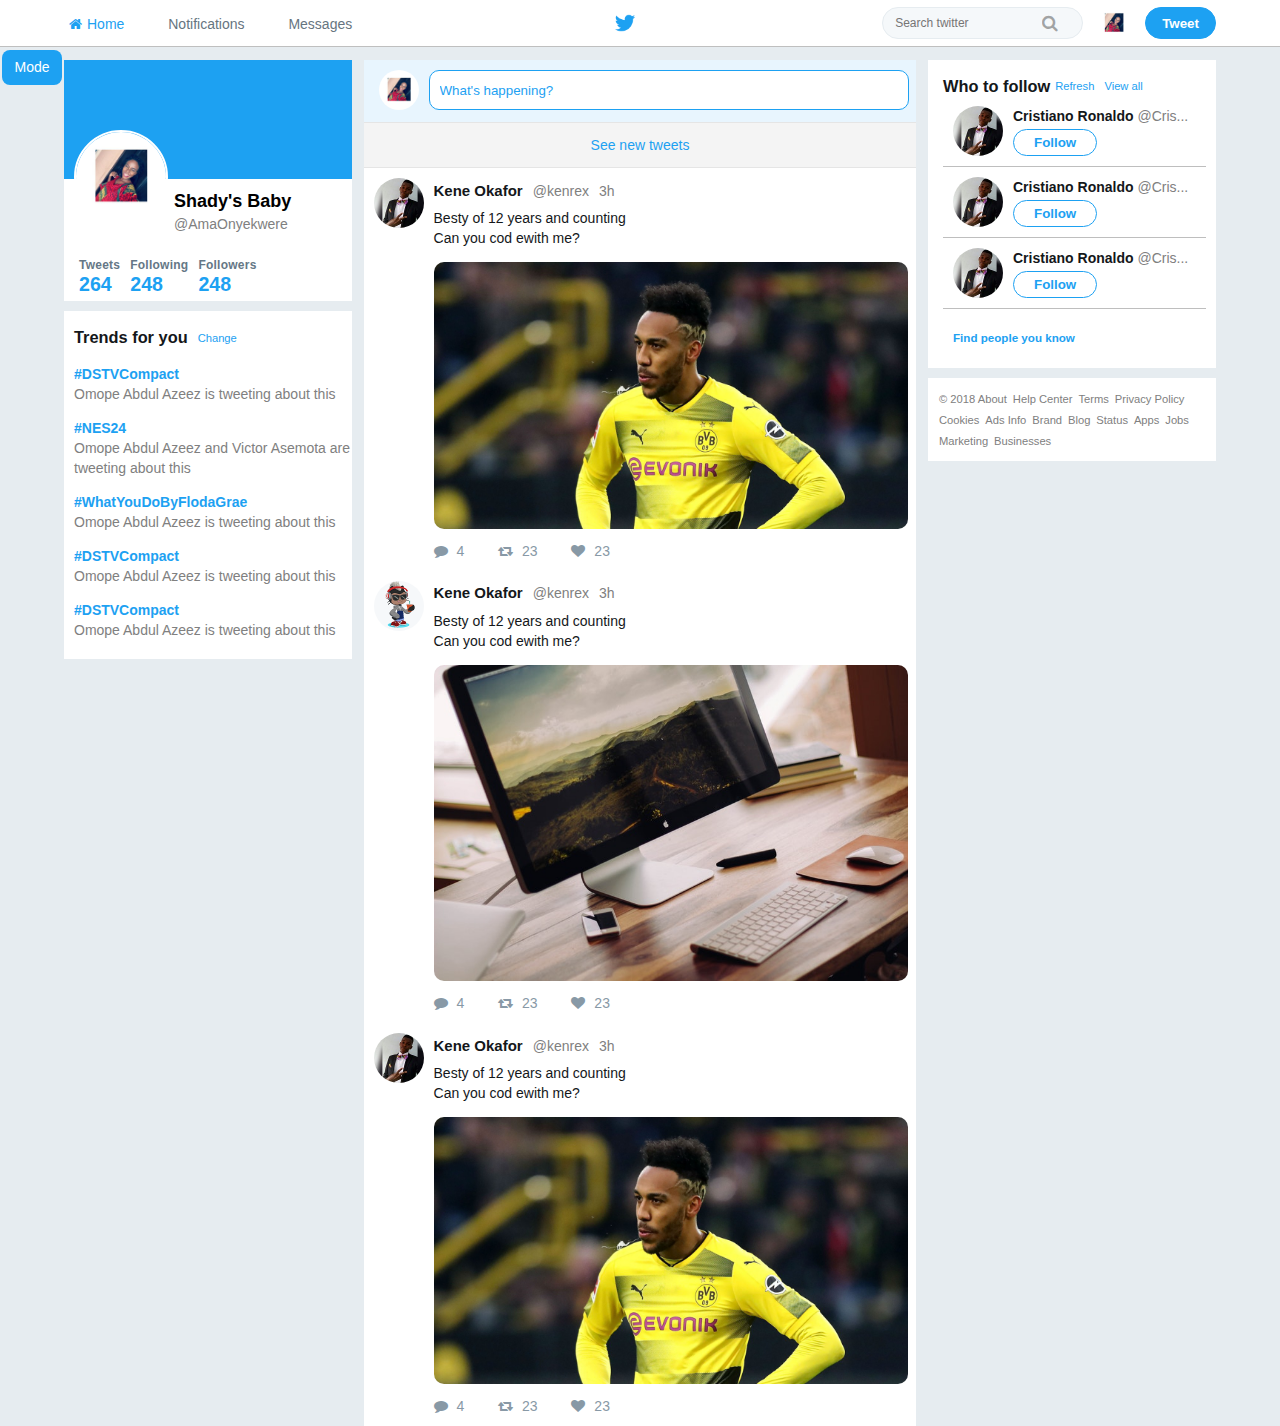
==== commit 6e9e243d: "Merge branch 'style-home'" ====
--- a/home.html
+++ b/home.html
@@ -18,7 +18,7 @@
                 <div class="inner-nav">
                     <div id="left-nav">
                         <ul id="nav-list">
-                            <li class="nav-item"><a href="#" class="nav-links active"><i class="fa fa-home"></i>Home</a></li>
+                            <li class="nav-item "><a href="#" class="nav-links active "><i class="fa fa-home"></i>Home</a></li>
                             <li class="nav-item"><a href="#" class="nav-links"><i class="far fa-bell"></i>Notifications</a></li>
                             <li class="nav-item"><a href="#" class="nav-links"><i class="far fa-envelope"></i>Messages</a></li>
                         </ul>
--- a/styles/home.css
+++ b/styles/home.css
@@ -80,8 +80,6 @@
     letter-spacing: .02em;
     line-height: 16px;
     text-decoration: none;
-    /* color: black;
-    font-weight: bold; */
 }
 
 .tweet-info-heading a:hover {
@@ -381,14 +379,39 @@
     border: 0.5px solid rgba(125,125,125,0.5);
 }
 
+input#modeswitch:checked + div #timeline  {
+    border: 0.5px solid rgba(125,125,125,0.5);
+
+}
+
+input#modeswitch:checked + div .tweet {
+    color: #fff;
+    border-bottom: 0.5px solid rgba(125,125,125,0.5);
+}
+
+
+input#modeswitch:checked + div > main  .tweet-input {
+    background-color: #10171e;
+}
+
+input#modeswitch:checked + div > main .see-new {
+    background-color: #182430;
+    border: 0.5px solid rgba(125,125,125,0.5);
+}
+
+input#modeswitch:checked + div > main  .see-new:hover{
+    background-color: #10171e;
+}
+
+
 a.nav-links {
     text-decoration: none;
     color: #66757f;
     margin: auto 15px auto 5px;
 }
 
-.active, a.nav-links:hover {
-    color: #1da1f2;
+a.active, a.nav-links:hover {
+    color: #1da1f2 !important;
 } 
 
 ul#nav-list {
@@ -517,7 +540,7 @@
 }
 
 #timeline-heading input{
-    border: 1px solid var(--blue-color);
+    border: 0.5px solid var(--blue-color);
     border-radius: 10px;
     padding: 10px;
     height: 18px;
@@ -548,6 +571,11 @@
     background-color: rgba(200,200,200, 0.2);
 }
 
+.see-new:hover{
+    cursor: pointer;
+    background-color: #e6ecf0;
+}
+
 .see-new a{
     color: var(--blue-color);
     text-decoration: none;
@@ -609,7 +637,7 @@
 }
 
 .comment-like span{
-    color: gray;
+    color: #8899a6;;
     margin-right: 30px;
 }
 
